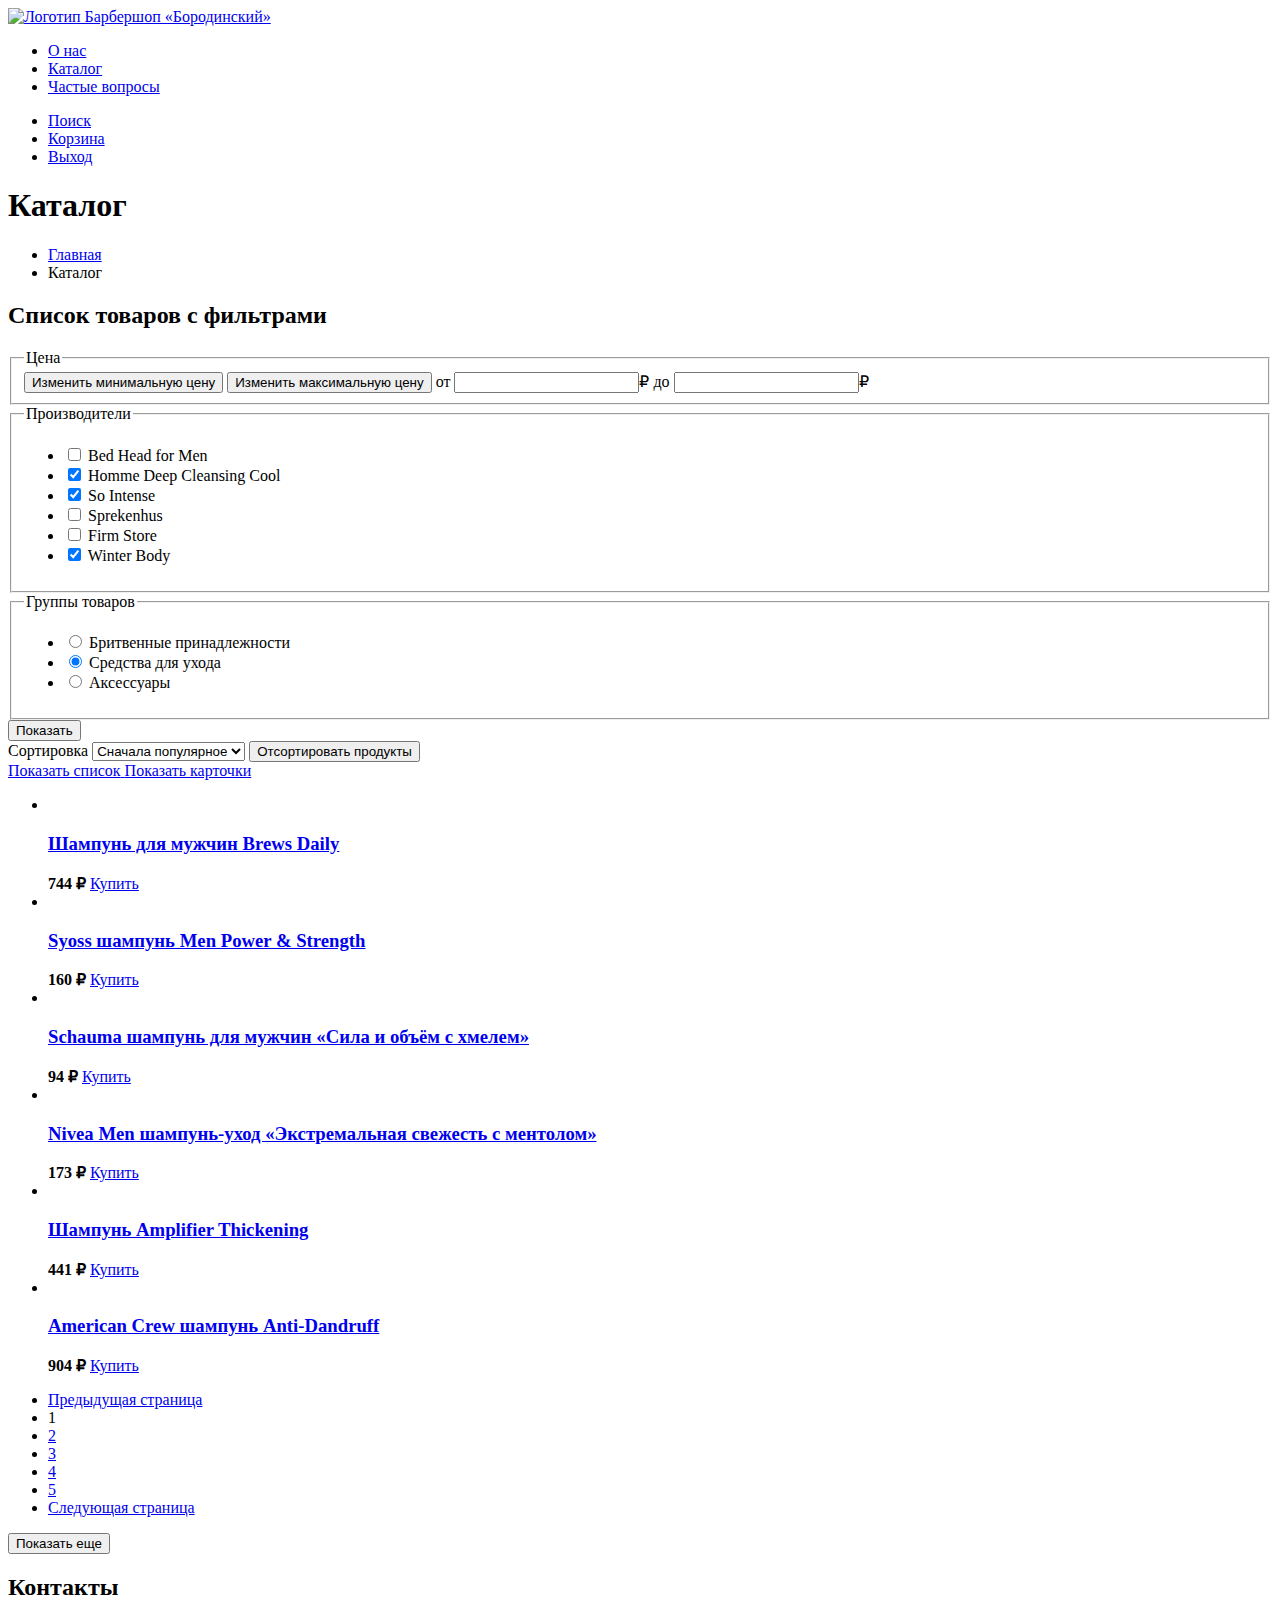
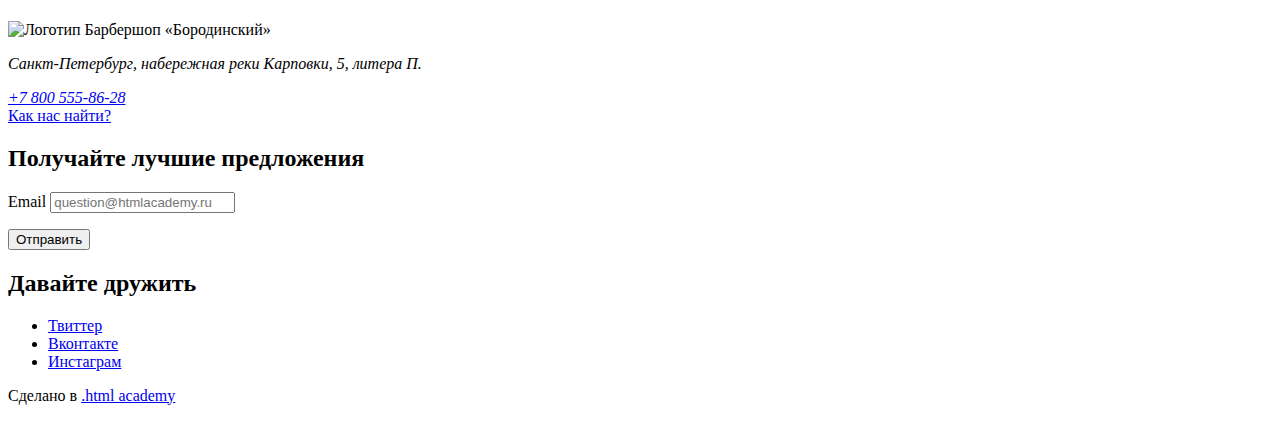
==== catalog.html @ 7237680e "2. Markup of the main page and catalog" ====
<!DOCTYPE html>
<html lang="en">
    <head>
        <meta charset="UTF-8">
        <title>Каталог</title>
    </head>
    <body>
        <header class="page-header">
            <nav class="navigation">
                <a class="navigation-logo" href="index.html">
                    <img class="page-header-logo" src="" alt="Логотип Барбершоп «Бородинский»">
                </a>
                <ul class="navigation-list">
                    <li class="navigation-item">
                        <a class="navigation-link" href="about.html">О нас</a>
                    </li>
                    <li class="navigation-item">
                        <a class="navigation-link navigation-link-current" href="catalog.html">Каталог</a>
                    </li>
                    <li class="navigation-item">
                        <a class="navigation-link" href="faq.html">Частые вопросы</a>
                    </li>
                </ul>
                <ul class="navigation-list">
                    <li class="navigation-item">
                        <a class="navigation-link" href="#">
                            <span class="visually-hidden">
                                Поиск
                            </span>
                        </a>
                    </li>
                    <li class="navigation-item">
                        <a class="navigation-link" href="#">
                            <span class="visually-hidden">
                                Корзина
                            </span>
                        </a>
                    </li>
                    <li class="navigation-item">
                        <a class="navigation-link" href="#">Выход</a>
                    </li>
                </ul>
            </nav>
        </header>

        <main class="main-inner">
            <header class="inner-header">
                <h1 class="inner-header-title">Каталог</h1>
                <ul class="breadcrumbs">
                    <li class="breadcrumbs-item">
                        <a class="breadcrumbs-link" href="index.html">Главная</a>
                    </li>
                    <li class="breadcrumbs-item">
                        <a class="breadcrumbs-link">Каталог</a>
                    </li>
                </ul>
            </header>

            <section class="catalog-products">
                <h2 class="visually-hidden">Список товаров с фильтрами</h2>
                <form class="catalof-filter" action="https://echo.htmlacademy.ru" method="get">
                    <fieldset class="catalog-filter-group">
                        <legend class="catalog-filter-title">Цена</legend>
                        <button class="range-toggle toggle-min" type="button">
                            <span class="visually-hidden">Изменить минимальную цену</span>
                        </button>
                        <button class="range-toggle toggle-max" type="button">
                            <span class="visually-hidden">Изменить максимальную цену</span>
                        </button>

                        <label class="catalog-filter-label">
                            от <input class="catalog-filter-input" type="number" name="min-price">₽
                        </label>
                        <label class="catalog-filter-label">
                            до <input class="catalog-filter-input" type="number" name="max-price">₽
                        </label>
                    </fieldset>

                    <fieldset class="catalog-filter-group">
                        <legend class="catalog-filter-title">Производители</legend>
                        <ul class="catalog-filter-list">
                            <li class="catalog-filter-item">
                                <label class="control">
                                    <input class="visually-hidden control-input" type="checkbox" 
                                        name="bed-head-for-men">
                                    <span class="control-mark"></span>
                                    <span class="control-label">Bed Head for Men</span>
                                </label>
                            </li>
                            <li class="catalog-filter-item">
                                <label class="control">
                                    <input class="visually-hidden control-input" type="checkbox" 
                                        name="homme-deep-cleansing-cool" checked>
                                    <span class="control-mark"></span>
                                    <span class="control-label">Homme Deep Cleansing Cool</span>
                                </label>
                            </li>
                            <li class="catalog-filter-item">
                                <label class="control">
                                    <input class="visually-hidden control-input" type="checkbox" 
                                        name="so-intense" checked>
                                    <span class="control-mark"></span>
                                    <span class="control-label">So Intense</span>
                                </label>
                            </li>
                            <li class="catalog-filter-item">
                                <label class="control">
                                    <input class="visually-hidden control-input" type="checkbox" 
                                        name="sprekenhus">
                                    <span class="control-mark"></span>
                                    <span class="control-label">Sprekenhus</span>
                                </label>
                            </li>
                            <li class="catalog-filter-item">
                                <label class="control">
                                    <input class="visually-hidden control-input" type="checkbox" 
                                        name="firm-storе">
                                    <span class="control-mark"></span>
                                    <span class="control-label">Firm Storе</span>
                                </label>
                            </li>
                            <li class="catalog-filter-item">
                                <label class="control">
                                    <input class="visually-hidden control-input" type="checkbox" 
                                        name="winter-body" checked>
                                    <span class="control-mark"></span>
                                    <span class="control-label">Winter Body</span>
                                </label>
                            </li>
                        </ul>                       
                    </fieldset>

                    <fieldset class="catalog-filter-group">
                        <legend class="catalog-filter-title">Группы товаров</legend>
                        <ul class="catalog-filter-list">
                            <li class="catalog-filter-item">
                                <label class="control">
                                    <input class="visually-hidden control-input" type="radio" 
                                        name="product-group" value="shaving-supplies">
                                    <span class="control-mark"></span>
                                    <span class="control-label">Бритвенные принадлежности</span>
                                </label>
                            </li>
                            <li class="catalog-filter-item">
                                <label class="control">
                                    <input class="visually-hidden control-input" type="radio" 
                                        name="product-group" value="care-products" checked>
                                    <span class="control-mark"></span>
                                    <span class="control-label">Средства для ухода</span>
                                </label>
                            </li>
                            <li class="catalog-filter-item">
                                <label class="control">
                                    <input class="visually-hidden control-input" type="radio" 
                                        name="product-group" value="accessories">
                                    <span class="control-mark"></span>
                                    <span class="control-label">Аксессуары</span>
                                </label>
                            </li>
                        </ul>
                    </fieldset>

                    <button class="button" type="submit">Показать</button>
                </form>

                <form class="sorting-type">
                    <label class="visually-hidden" for="sorting">Сортировка</label>
                    <select class="select-control" id="sorting" name="sorting">
                        <option value="popular">Сначала популярное</option>
                        <option value="cheap">Сначала дешевое</option>
                        <option value="expensive">Сначала дорогое</option>
                    </select>
                    <button class="visually-hidden" type="submit">Отсортировать продукты</button>
                </form>
                <a class="button button-light" href="#">
                    <span class="visually-hidden">Показать список</span>
                </a>
                <a class="button" href="#">
                    <span class="visually-hidden">Показать карточки</span>
                </a>

                <ul class="product-list">
                    <li class="product-card">
                        <a class="product-card-link" href="product.html">
                            <img class="product-card-image" src="" alt="">
                            <h3 class="product-card-title">Шампунь для мужчин Brews Daily</h3>
                        </a>
                        <b class="product-card-price">744 ₽</b>
                        <a class="product-card-button button" href="#">Купить</a>
                    </li>
                    <li class="product-card">
                        <a class="product-card-link" href="product.html">
                            <img class="product-card-image" src="" alt="">
                            <h3 class="product-card-title">Syoss шампунь Men Power & Strength</h3>
                        </a>
                        <b class="product-card-price">160 ₽</b>
                        <a class="product-card-button button" href="#">Купить</a>
                    </li>
                    <li class="product-card">
                        <a class="product-card-link" href="product.html">
                            <img class="product-card-image" src="" alt="">
                            <h3 class="product-card-title">Schauma шампунь для мужчин «Сила и объём с хмелем»</h3>
                        </a>
                        <b class="product-card-price">94 ₽</b>
                        <a class="product-card-button button" href="#">Купить</a>
                    </li>
                    <li class="product-card">
                        <a class="product-card-link" href="product.html">
                            <img class="product-card-image" src="" alt="">
                            <h3 class="product-card-title">Nivea Men шампунь-уход  «Экстремальная свежесть с ментолом»</h3>
                        </a>
                        <b class="product-card-price">173 ₽</b>
                        <a class="product-card-button button" href="#">Купить</a>
                    </li>
                    <li class="product-card">
                        <a class="product-card-link" href="product.html">
                            <img class="product-card-image" src="" alt="">
                            <h3 class="product-card-title">Шампунь Amplifier Thickening</h3>
                        </a>
                        <b class="product-card-price">441 ₽</b>
                        <a class="product-card-button button" href="#">Купить</a>
                    </li>
                    <li class="product-card">
                        <a class="product-card-link" href="product.html">
                            <img class="product-card-image" src="" alt="">
                            <h3 class="product-card-title">American Crew шампунь Anti-Dandruff</h3>
                        </a>
                        <b class="product-card-price">904 ₽</b>
                        <a class="product-card-button button" href="#">Купить</a>
                    </li>
                </ul>

                <ul class="pagination">
                    <li class="pagination-item">
                        <a class="pagination-link pagination-prev pagination-disabled" href="#">
                            <span class="visually-hidden">Предыдущая страница</span>
                        </a>
                    </li>
                    <li class="pagination-item">
                        <a class="pagination-link  pagination-current">1</a>
                    </li>
                    <li class="pagination-item">
                        <a class="pagination-link" href="#">2</a>
                    </li>
                    <li class="pagination-item">
                        <a class="pagination-link" href="#">3</a>
                    </li>
                    <li class="pagination-item">
                        <a class="pagination-link" href="#">4</a>
                    </li>
                    <li class="pagination-item">
                        <a class="pagination-link" href="#">5</a>
                    </li>
                    <li class="pagination-item">
                        <a class="pagination-link pagination-next" href="#">
                            <span class="visually-hidden">Следующая страница</span>
                        </a>
                    </li>
                </ul>
                <button class="button pagination-show-more" type="button">Показать еще</button>
            </section>
        </main>

        <footer class="page-footer">
            <section class="footer-contacts">
                <h2 class="visually-hidden">Контакты</h2>
                <img class="footer-contacts-logo" src="" alt="Логотип Барбершоп «Бородинский»">
                <address class="footer-contacts-address">
                    <p class="about-text">Санкт-Петербург, набережная реки Карповки, 
                        5, литера П.</p>
                    <a class="footer-contacts-address-phone" href="tel:88005558628">+7 800 555-86-28</a>
                </address>
                <a class="footer-contacts-map-link" href="#">Как нас найти?</a>
            </section>

            <section class="newsletter">
                <h2 class="page-footer-title">Получайте лучшие предложения</h2>
                <form class="newsletter-form" action="https://echo.htmlacademy.ru" method="post">
                    <p class="newsletter-email">
                        <label class="visually-hidden" for="newsletter-email">Email</label>
                        <input class="field" id="newsletter-email" name="newsletter-email" 
                            placeholder="question@htmlacademy.ru" required>
                    </p>
                    <button class="button newsletter-button" type="submit">
                        <span class="visually-hidden">Отправить</span>
                    </button>      
                </form>           
            </section>

            <section class="footer-social">
                <h2 class="page-footer-title">Давайте дружить</h2>
                <ul class="footer-social-list">
                    <li class="footer-social-item">
                        <a class="button" href="#">
                            <span class="visually-hidden">Твиттер</span>
                        </a>
                    </li>
                    <li class="footer-social-item">
                        <a class="button" href="#">
                            <span class="visually-hidden">Вконтакте</span>
                        </a>
                    </li>
                    <li class="footer-social-item">
                        <a class="button" href="#">
                            <span class="visually-hidden">Инстаграм</span>
                        </a>
                    </li>
                </ul>
                <p class="about-text">Сделано в <a class="htmlacademy-link" href="https://htmlacademy.ru/">.html academy</a></p>
            </section>
        </footer>  
    </body>
</html>
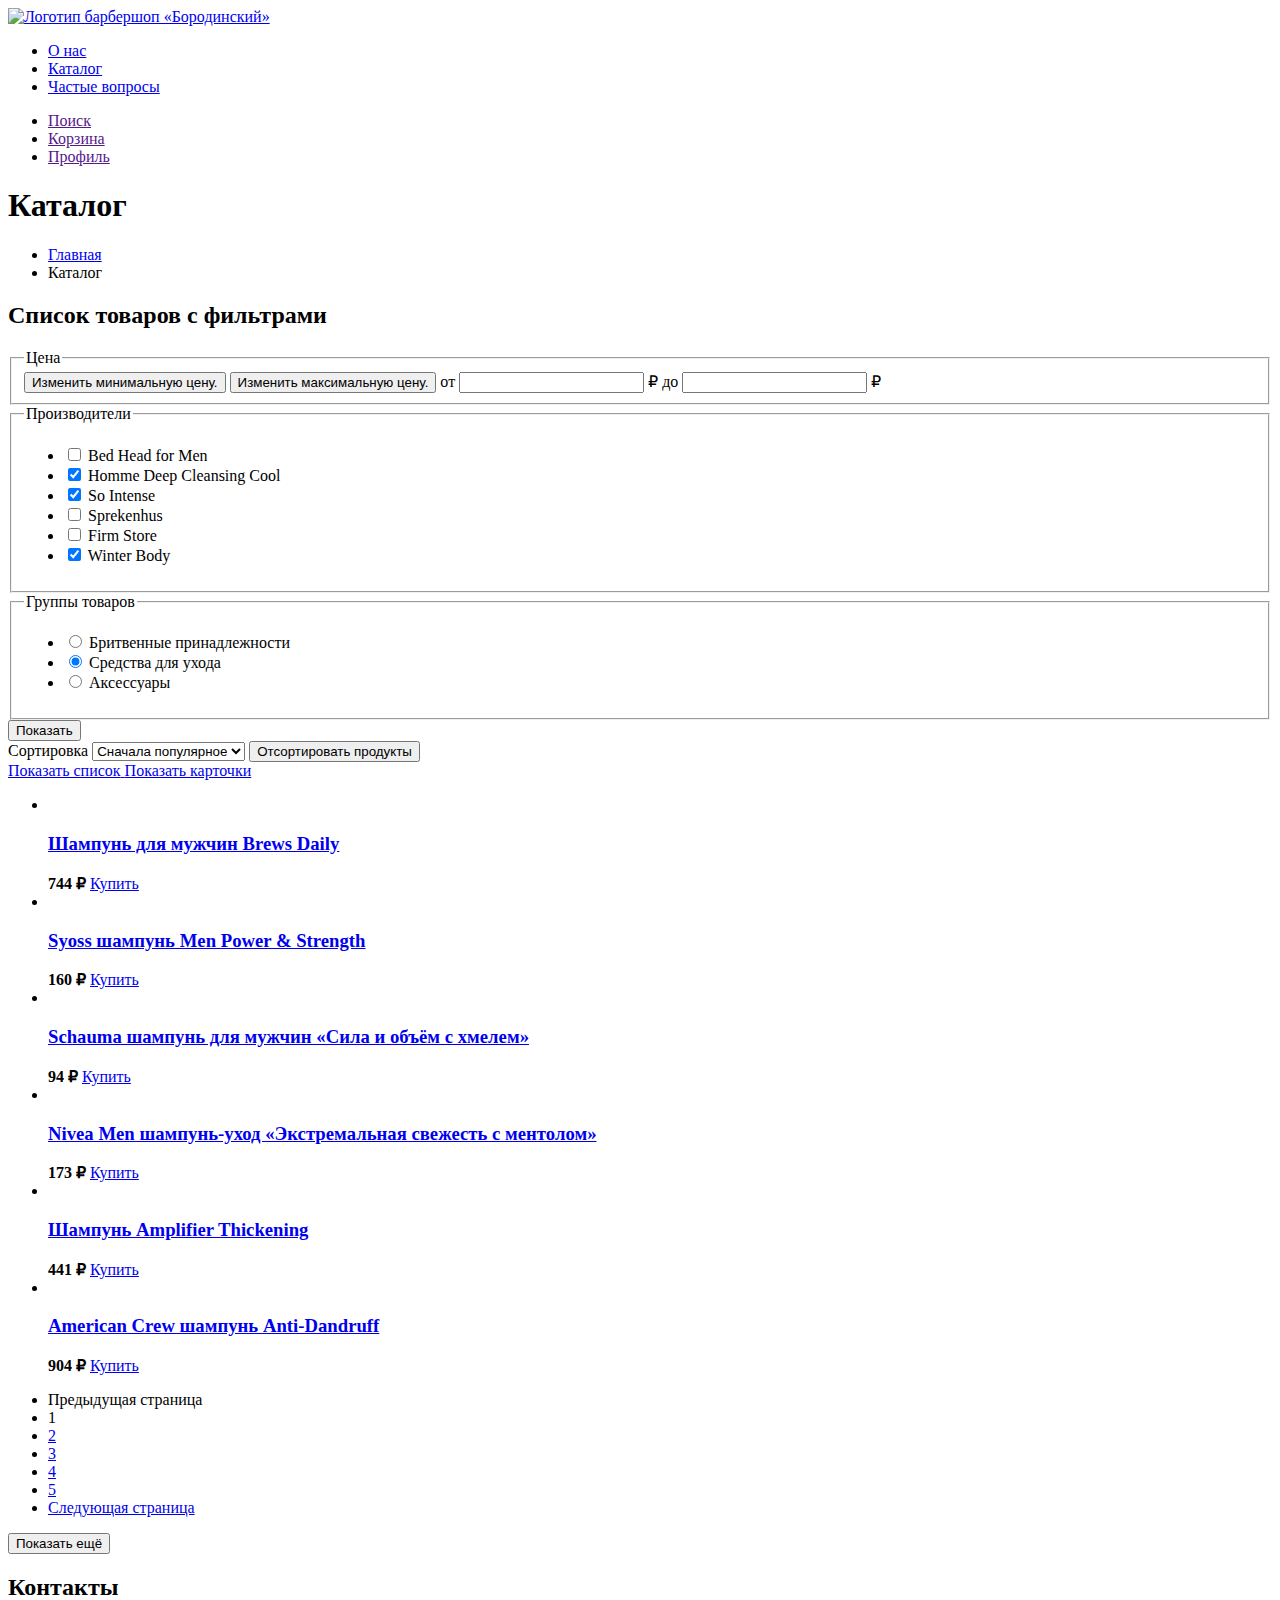
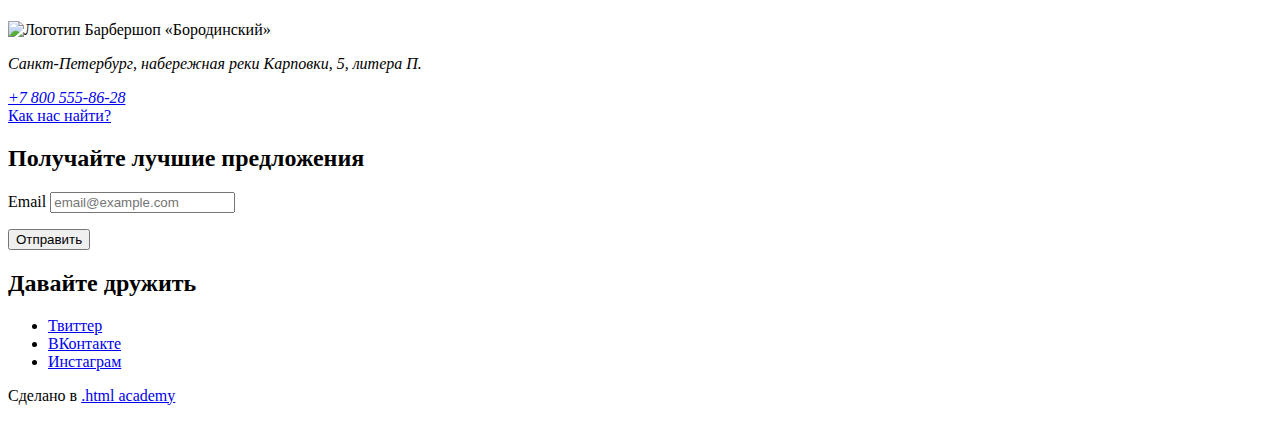
==== commit f899d68e: "Рефакторинг кода" ====
--- a/catalog.html
+++ b/catalog.html
@@ -1,313 +1,313 @@
 <!DOCTYPE html>
-<html lang="en">
-    <head>
-        <meta charset="UTF-8">
-        <title>Каталог</title>
-    </head>
-    <body>
-        <header class="page-header">
-            <nav class="navigation">
-                <a class="navigation-logo" href="index.html">
-                    <img class="page-header-logo" src="" alt="Логотип Барбершоп «Бородинский»">
-                </a>
-                <ul class="navigation-list">
-                    <li class="navigation-item">
-                        <a class="navigation-link" href="about.html">О нас</a>
-                    </li>
-                    <li class="navigation-item">
-                        <a class="navigation-link navigation-link-current" href="catalog.html">Каталог</a>
-                    </li>
-                    <li class="navigation-item">
-                        <a class="navigation-link" href="faq.html">Частые вопросы</a>
-                    </li>
-                </ul>
-                <ul class="navigation-list">
-                    <li class="navigation-item">
-                        <a class="navigation-link" href="#">
-                            <span class="visually-hidden">
-                                Поиск
-                            </span>
-                        </a>
-                    </li>
-                    <li class="navigation-item">
-                        <a class="navigation-link" href="#">
-                            <span class="visually-hidden">
-                                Корзина
-                            </span>
-                        </a>
-                    </li>
-                    <li class="navigation-item">
-                        <a class="navigation-link" href="#">Выход</a>
-                    </li>
-                </ul>
-            </nav>
+<html lang="ru">
+
+<head>
+    <meta charset="utf-8">
+    <title>Каталог</title>
+</head>
+
+<body>
+    <header class="page-header">
+        <nav class="navigation">
+            <a class="navigation-logo" href="index.html">
+                <img class="page-header-logo" alt="Логотип барбершоп «Бородинский»" src="">
+            </a>
+            <ul class="navigation-list">
+                <li class="navigation-item">
+                    <a class="navigation-link" href="about.html">О нас</a>
+                </li>
+                <li class="navigation-item">
+                    <a class="navigation-link navigation-link-current" href="catalog.html">Каталог</a>
+                </li>
+                <li class="navigation-item">
+                    <a class="navigation-link" href="faq.html">Частые вопросы</a>
+                </li>
+            </ul>
+
+            <ul class="navigation-list navigation-user">
+                <li class="navigation-item">
+                    <a class="navigation-link" href="">
+                        <span class="visually-hidden">Поиск</span>
+                    </a>
+                </li>
+                <li class="navigation-item">
+                    <a class="navigation-link" href="">
+                        <span class="visually-hidden">Корзина</span>
+                    </a>
+                </li>
+                <li class="navigation-item">
+                    <a class="navigation-link" href="">Профиль</a>
+                </li>
+            </ul>
+        </nav>
+    </header>
+
+    <main class="main-inner">
+        <header class="inner-header">
+            <h1 class="inner-header-title">Каталог</h1>
+            <ul class="breadcrumbs">
+                <li class="breadcrumbs-item">
+                    <a class="breadcrumbs-link" href="index.html">Главная</a>
+                </li>
+                <li class="breadcrumbs-item">
+                    <a class="breadcrumbs-link">Каталог</a>
+                </li>
+            </ul>
         </header>
 
-        <main class="main-inner">
-            <header class="inner-header">
-                <h1 class="inner-header-title">Каталог</h1>
-                <ul class="breadcrumbs">
-                    <li class="breadcrumbs-item">
-                        <a class="breadcrumbs-link" href="index.html">Главная</a>
-                    </li>
-                    <li class="breadcrumbs-item">
-                        <a class="breadcrumbs-link">Каталог</a>
-                    </li>
-                </ul>
-            </header>
-
-            <section class="catalog-products">
-                <h2 class="visually-hidden">Список товаров с фильтрами</h2>
-                <form class="catalof-filter" action="https://echo.htmlacademy.ru" method="get">
-                    <fieldset class="catalog-filter-group">
-                        <legend class="catalog-filter-title">Цена</legend>
-                        <button class="range-toggle toggle-min" type="button">
-                            <span class="visually-hidden">Изменить минимальную цену</span>
-                        </button>
-                        <button class="range-toggle toggle-max" type="button">
-                            <span class="visually-hidden">Изменить максимальную цену</span>
-                        </button>
-
-                        <label class="catalog-filter-label">
-                            от <input class="catalog-filter-input" type="number" name="min-price">₽
-                        </label>
-                        <label class="catalog-filter-label">
-                            до <input class="catalog-filter-input" type="number" name="max-price">₽
-                        </label>
-                    </fieldset>
-
-                    <fieldset class="catalog-filter-group">
-                        <legend class="catalog-filter-title">Производители</legend>
-                        <ul class="catalog-filter-list">
-                            <li class="catalog-filter-item">
-                                <label class="control">
-                                    <input class="visually-hidden control-input" type="checkbox" 
-                                        name="bed-head-for-men">
-                                    <span class="control-mark"></span>
-                                    <span class="control-label">Bed Head for Men</span>
-                                </label>
-                            </li>
-                            <li class="catalog-filter-item">
-                                <label class="control">
-                                    <input class="visually-hidden control-input" type="checkbox" 
-                                        name="homme-deep-cleansing-cool" checked>
-                                    <span class="control-mark"></span>
-                                    <span class="control-label">Homme Deep Cleansing Cool</span>
-                                </label>
-                            </li>
-                            <li class="catalog-filter-item">
-                                <label class="control">
-                                    <input class="visually-hidden control-input" type="checkbox" 
-                                        name="so-intense" checked>
-                                    <span class="control-mark"></span>
-                                    <span class="control-label">So Intense</span>
-                                </label>
-                            </li>
-                            <li class="catalog-filter-item">
-                                <label class="control">
-                                    <input class="visually-hidden control-input" type="checkbox" 
-                                        name="sprekenhus">
-                                    <span class="control-mark"></span>
-                                    <span class="control-label">Sprekenhus</span>
-                                </label>
-                            </li>
-                            <li class="catalog-filter-item">
-                                <label class="control">
-                                    <input class="visually-hidden control-input" type="checkbox" 
-                                        name="firm-storе">
-                                    <span class="control-mark"></span>
-                                    <span class="control-label">Firm Storе</span>
-                                </label>
-                            </li>
-                            <li class="catalog-filter-item">
-                                <label class="control">
-                                    <input class="visually-hidden control-input" type="checkbox" 
-                                        name="winter-body" checked>
-                                    <span class="control-mark"></span>
-                                    <span class="control-label">Winter Body</span>
-                                </label>
-                            </li>
-                        </ul>                       
-                    </fieldset>
-
-                    <fieldset class="catalog-filter-group">
-                        <legend class="catalog-filter-title">Группы товаров</legend>
-                        <ul class="catalog-filter-list">
-                            <li class="catalog-filter-item">
-                                <label class="control">
-                                    <input class="visually-hidden control-input" type="radio" 
-                                        name="product-group" value="shaving-supplies">
-                                    <span class="control-mark"></span>
-                                    <span class="control-label">Бритвенные принадлежности</span>
-                                </label>
-                            </li>
-                            <li class="catalog-filter-item">
-                                <label class="control">
-                                    <input class="visually-hidden control-input" type="radio" 
-                                        name="product-group" value="care-products" checked>
-                                    <span class="control-mark"></span>
-                                    <span class="control-label">Средства для ухода</span>
-                                </label>
-                            </li>
-                            <li class="catalog-filter-item">
-                                <label class="control">
-                                    <input class="visually-hidden control-input" type="radio" 
-                                        name="product-group" value="accessories">
-                                    <span class="control-mark"></span>
-                                    <span class="control-label">Аксессуары</span>
-                                </label>
-                            </li>
-                        </ul>
-                    </fieldset>
-
-                    <button class="button" type="submit">Показать</button>
-                </form>
-
-                <form class="sorting-type">
-                    <label class="visually-hidden" for="sorting">Сортировка</label>
-                    <select class="select-control" id="sorting" name="sorting">
-                        <option value="popular">Сначала популярное</option>
-                        <option value="cheap">Сначала дешевое</option>
-                        <option value="expensive">Сначала дорогое</option>
-                    </select>
-                    <button class="visually-hidden" type="submit">Отсортировать продукты</button>
-                </form>
-                <a class="button button-light" href="#">
-                    <span class="visually-hidden">Показать список</span>
-                </a>
-                <a class="button" href="#">
-                    <span class="visually-hidden">Показать карточки</span>
-                </a>
-
-                <ul class="product-list">
-                    <li class="product-card">
-                        <a class="product-card-link" href="product.html">
-                            <img class="product-card-image" src="" alt="">
-                            <h3 class="product-card-title">Шампунь для мужчин Brews Daily</h3>
-                        </a>
-                        <b class="product-card-price">744 ₽</b>
-                        <a class="product-card-button button" href="#">Купить</a>
-                    </li>
-                    <li class="product-card">
-                        <a class="product-card-link" href="product.html">
-                            <img class="product-card-image" src="" alt="">
-                            <h3 class="product-card-title">Syoss шампунь Men Power & Strength</h3>
-                        </a>
-                        <b class="product-card-price">160 ₽</b>
-                        <a class="product-card-button button" href="#">Купить</a>
-                    </li>
-                    <li class="product-card">
-                        <a class="product-card-link" href="product.html">
-                            <img class="product-card-image" src="" alt="">
-                            <h3 class="product-card-title">Schauma шампунь для мужчин «Сила и объём с хмелем»</h3>
-                        </a>
-                        <b class="product-card-price">94 ₽</b>
-                        <a class="product-card-button button" href="#">Купить</a>
-                    </li>
-                    <li class="product-card">
-                        <a class="product-card-link" href="product.html">
-                            <img class="product-card-image" src="" alt="">
-                            <h3 class="product-card-title">Nivea Men шампунь-уход  «Экстремальная свежесть с ментолом»</h3>
-                        </a>
-                        <b class="product-card-price">173 ₽</b>
-                        <a class="product-card-button button" href="#">Купить</a>
-                    </li>
-                    <li class="product-card">
-                        <a class="product-card-link" href="product.html">
-                            <img class="product-card-image" src="" alt="">
-                            <h3 class="product-card-title">Шампунь Amplifier Thickening</h3>
-                        </a>
-                        <b class="product-card-price">441 ₽</b>
-                        <a class="product-card-button button" href="#">Купить</a>
-                    </li>
-                    <li class="product-card">
-                        <a class="product-card-link" href="product.html">
-                            <img class="product-card-image" src="" alt="">
-                            <h3 class="product-card-title">American Crew шампунь Anti-Dandruff</h3>
-                        </a>
-                        <b class="product-card-price">904 ₽</b>
-                        <a class="product-card-button button" href="#">Купить</a>
-                    </li>
-                </ul>
-
-                <ul class="pagination">
-                    <li class="pagination-item">
-                        <a class="pagination-link pagination-prev pagination-disabled" href="#">
-                            <span class="visually-hidden">Предыдущая страница</span>
-                        </a>
-                    </li>
-                    <li class="pagination-item">
-                        <a class="pagination-link  pagination-current">1</a>
-                    </li>
-                    <li class="pagination-item">
-                        <a class="pagination-link" href="#">2</a>
-                    </li>
-                    <li class="pagination-item">
-                        <a class="pagination-link" href="#">3</a>
-                    </li>
-                    <li class="pagination-item">
-                        <a class="pagination-link" href="#">4</a>
-                    </li>
-                    <li class="pagination-item">
-                        <a class="pagination-link" href="#">5</a>
-                    </li>
-                    <li class="pagination-item">
-                        <a class="pagination-link pagination-next" href="#">
-                            <span class="visually-hidden">Следующая страница</span>
-                        </a>
-                    </li>
-                </ul>
-                <button class="button pagination-show-more" type="button">Показать еще</button>
-            </section>
-        </main>
-
-        <footer class="page-footer">
-            <section class="footer-contacts">
-                <h2 class="visually-hidden">Контакты</h2>
-                <img class="footer-contacts-logo" src="" alt="Логотип Барбершоп «Бородинский»">
-                <address class="footer-contacts-address">
-                    <p class="about-text">Санкт-Петербург, набережная реки Карповки, 
-                        5, литера П.</p>
-                    <a class="footer-contacts-address-phone" href="tel:88005558628">+7 800 555-86-28</a>
-                </address>
-                <a class="footer-contacts-map-link" href="#">Как нас найти?</a>
-            </section>
-
-            <section class="newsletter">
-                <h2 class="page-footer-title">Получайте лучшие предложения</h2>
-                <form class="newsletter-form" action="https://echo.htmlacademy.ru" method="post">
-                    <p class="newsletter-email">
-                        <label class="visually-hidden" for="newsletter-email">Email</label>
-                        <input class="field" id="newsletter-email" name="newsletter-email" 
-                            placeholder="question@htmlacademy.ru" required>
-                    </p>
-                    <button class="button newsletter-button" type="submit">
-                        <span class="visually-hidden">Отправить</span>
-                    </button>      
-                </form>           
-            </section>
-
-            <section class="footer-social">
-                <h2 class="page-footer-title">Давайте дружить</h2>
-                <ul class="footer-social-list">
-                    <li class="footer-social-item">
-                        <a class="button" href="#">
-                            <span class="visually-hidden">Твиттер</span>
-                        </a>
-                    </li>
-                    <li class="footer-social-item">
-                        <a class="button" href="#">
-                            <span class="visually-hidden">Вконтакте</span>
-                        </a>
-                    </li>
-                    <li class="footer-social-item">
-                        <a class="button" href="#">
-                            <span class="visually-hidden">Инстаграм</span>
-                        </a>
-                    </li>
-                </ul>
-                <p class="about-text">Сделано в <a class="htmlacademy-link" href="https://htmlacademy.ru/">.html academy</a></p>
-            </section>
-        </footer>  
-    </body>
+        <section class="catalog-products">
+            <h2 class="visually-hidden">Список товаров с фильтрами</h2>
+            <form class="catalog-filter" action="https://echo.htmlacademy.ru/" method="get">
+                <fieldset class="catalog-filter-group">
+                    <legend class="catalog-filter-title">Цена</legend>
+                    <button class="range-toggle toggle-min" type="button">
+                        <span class="visually-hidden">Изменить минимальную цену.</span>
+                    </button>
+                    <button class="range-toggle toggle-max" type="button">
+                        <span class="visually-hidden">Изменить максимальную цену.</span>
+                    </button>
+
+                    <label class="catalog-filter-label">
+                        от <input class="catalog-filter-input" type="number" name="min-price"> ₽
+                    </label>
+
+                    <label class="catalog-filter-label">
+                        до <input class="catalog-filter-input" type="number" name="max-price"> ₽
+                    </label>
+
+                </fieldset>
+
+                <fieldset class="catalog-filter-group">
+                    <legend class="catalog-filter-title">Производители</legend>
+                    <ul class="catalog-filter-list">
+                        <li class="catalog-filter-item">
+                            <label class="control">
+                                <input class="visually-hidden control-input" type="checkbox" name="bed-head-for-men">
+                                <span class="control-mark"></span>
+                                <span class="control-label">Bed Head for Men</span>
+                            </label>
+                        </li>
+                        <li class="catalog-filter-item">
+                            <label class="control">
+                                <input class="visually-hidden control-input" type="checkbox"
+                                    name="homme-deep-cleansing-cool" checked>
+                                <span class="control-mark"></span>
+                                <span class="control-label">Homme Deep Cleansing Cool</span>
+                            </label>
+                        </li>
+                        <li class="catalog-filter-item">
+                            <label class="control">
+                                <input class="visually-hidden control-input" type="checkbox" name="so-intense" checked>
+                                <span class="control-mark"></span>
+                                <span class="control-label">So Intense</span>
+                            </label>
+                        </li>
+                        <li class="catalog-filter-item">
+                            <label class="control">
+                                <input class="visually-hidden control-input" type="checkbox" name="sprekenhus">
+                                <span class="control-mark"></span>
+                                <span class="control-label">Sprekenhus</span>
+                            </label>
+                        </li>
+                        <li class="catalog-filter-item">
+                            <label class="control">
+                                <input class="visually-hidden control-input" type="checkbox" name="firm-storе">
+                                <span class="control-mark"></span>
+                                <span class="control-label">Firm Storе</span>
+                            </label>
+                        </li>
+                        <li class="catalog-filter-item">
+                            <label class="control">
+                                <input class="visually-hidden control-input" type="checkbox" name="winter-body" checked>
+                                <span class="control-mark"></span>
+                                <span class="control-label">Winter Body</span>
+                            </label>
+                        </li>
+                    </ul>
+                </fieldset>
+
+                <fieldset class="catalog-filter-group">
+                    <legend class="catalog-filter-title">Группы товаров</legend>
+                    <ul class="catalog-filter-list">
+                        <li class="catalog-filter-item">
+                            <label class="control">
+                                <input class="visually-hidden control-input" type="radio" name="product-group"
+                                    value="shaving-supplies">
+                                <span class="control-mark"></span>
+                                <span class="control-label">Бритвенные принадлежности</span>
+                            </label>
+                        </li>
+                        <li class="catalog-filter-item">
+                            <label class="control">
+                                <input class="visually-hidden control-input" type="radio" name="product-group"
+                                    value="care-products" checked>
+                                <span class="control-mark"></span>
+                                <span class="control-label">Средства для ухода</span>
+                            </label>
+                        </li>
+                        <li class="catalog-filter-item">
+                            <label class="control">
+                                <input class="visually-hidden control-input" type="radio" name="product-group"
+                                    value="accessories">
+                                <span class="control-mark"></span>
+                                <span class="control-label">Аксессуары</span>
+                            </label>
+                        </li>
+                    </ul>
+                </fieldset>
+
+                <button class="button" type="submit">Показать</button>
+            </form>
+
+
+            <form class="sorting-type">
+                <label class="visually-hidden" for="sorting">Сортировка</label>
+                <select class="select-control" id="sorting" name="sorting">
+                    <option value="popular">Сначала популярное</option>
+                    <option value="cheap">Сначала дешёвое</option>
+                    <option value="expensive">Сначала дорогое</option>
+                </select>
+                <button class="visually-hidden" type="submit">Отсортировать продукты</button>
+            </form>
+            <a href="#" class="button button-light">
+                <span class="visually-hidden">Показать список</span>
+            </a>
+            <a href="#" class="button">
+                <span class="visually-hidden">Показать карточки</span>
+            </a>
+            <ul class="product-list">
+                <li class="product-card">
+                    <a class="product-card-link" href="product.html">
+                        <img class="product-card-image" src="" alt="">
+                        <h3 class="product-card-title">Шампунь для мужчин Brews Daily</h3>
+                    </a>
+                    <b class="product-card-price">744 ₽</b>
+                    <a href="#" class="product-card-button button">Купить</a>
+                </li>
+                <li class="product-card">
+                    <a class="product-card-link" href="#">
+                        <img class="product-card-image" src="" alt="">
+                        <h3 class="product-card-title">Syoss шампунь Men Power &amp; Strength</h3>
+                    </a>
+                    <b class="product-card-price">160 ₽</b>
+                    <a href="#" class="product-card-button button">Купить</a>
+                </li>
+                <li class="product-card">
+                    <a class="product-card-link" href="#">
+                        <img class="product-card-image" src="" alt="">
+                        <h3 class="product-card-title">Schauma шампунь для мужчин «Сила и объём с хмелем»</h3>
+                    </a>
+                    <b class="product-card-price">94 ₽</b>
+                    <a href="#" class="product-card-button button">Купить</a>
+                </li>
+                <li class="product-card">
+                    <a class="product-card-link" href="#">
+                        <img class="product-card-image" src="" alt="">
+                        <h3 class="product-card-title">Nivea Men шампунь-уход «Экстремальная свежесть с ментолом»</h3>
+                    </a>
+                    <b class="product-card-price">173 ₽</b>
+                    <a href="#" class="product-card-button button">Купить</a>
+                </li>
+                <li class="product-card">
+                    <a class="product-card-link" href="#">
+                        <img class="product-card-image" src="" alt="">
+                        <h3 class="product-card-title">Шампунь Amplifier Thickening</h3>
+                    </a>
+                    <b class="product-card-price">441 ₽</b>
+                    <a href="#" class="product-card-button button">Купить</a>
+                </li>
+                <li class="product-card">
+                    <a class="product-card-link" href="#">
+                        <img class="product-card-image" src="" alt="">
+                        <h3 class="product-card-title">American Crew шампунь Anti-Dandruff</h3>
+                    </a>
+                    <b class="product-card-price">904 ₽</b>
+                    <a href="#" class="product-card-button button">Купить</a>
+                </li>
+            </ul>
+
+            <ul class="pagination">
+                <li class="pagination-item">
+                    <a class="pagination-link pagination-prev pagination-disabled">
+                        <span class="visually-hidden">Предыдущая страница</span>
+                    </a>
+                </li>
+                <li class="pagination-item">
+                    <a class="pagination-link pagination-current">1</a>
+                </li>
+                <li class="pagination-item">
+                    <a class="pagination-link" href="#">2</a>
+                </li>
+                <li class="pagination-item">
+                    <a class="pagination-link" href="#">3</a>
+                </li>
+                <li class="pagination-item">
+                    <a class="pagination-link" href="#">4</a>
+                </li>
+                <li class="pagination-item">
+                    <a class="pagination-link" href="#">5</a>
+                </li>
+                <li class="pagination-item">
+                    <a class="pagination-link pagination-next" href="#">
+                        <span class="visually-hidden">Следующая страница</span>
+                    </a>
+                </li>
+            </ul>
+            <button class="button pagination-show-more" type="button">Показать ещё</button>
+        </section>
+    </main>
+
+    <footer class="page-footer">
+        <section class="footer-contacts">
+            <h2 class="visually-hidden">Контакты</h2>
+            <img class="footer-contacts-logo" src="" alt="Логотип Барбершоп «Бородинский»">
+            <address class="footer-contacts-address">
+                <p class="about-text">Санкт-Петербург, набережная реки Карповки, 5, литера П.</p>
+                <a class="footer-contacts-address-phone" href="tel:+78005558628">+7 800 555-86-28</a>
+            </address>
+            <a class="footer-contacts-map-link" href="#">Как нас найти?</a>
+        </section>
+
+        <section class="newsletter">
+            <h2 class="page-footer-title">Получайте лучшие предложения</h2>
+            <form class="newsletter-form" action="https://echo.htmlacademy.ru/" method="post">
+
+                <p class="newsletter-email">
+                    <label class="visually-hidden" for="newsletter-email">Email</label>
+                    <input class="field" placeholder="email@example.com" type="email" name="newsletter-email"
+                        id="newsletter-email" required>
+                </p>
+
+                <button class="button newsletter-button" type="submit">
+                    <span class="visually-hidden">Отправить</span>
+                </button>
+
+            </form>
+        </section>
+
+        <section class="footer-social">
+            <h2 class="page-footer-title">Давайте дружить</h2>
+            <ul class="footer-social-list">
+                <li class="footer-social-item">
+                    <a class="button" href="#">
+                        <span class="visually-hidden">Твиттер</span>
+                    </a>
+                </li>
+                <li class="footer-social-item">
+                    <a class="button" href="#">
+                        <span class="visually-hidden">ВКонтакте</span>
+                    </a>
+                </li>
+                <li class="footer-social-item">
+                    <a class="button" href="#">
+                        <span class="visually-hidden">Инстаграм</span>
+                    </a>
+                </li>
+            </ul>
+            <p class="about-text">Сделано в <a class="htmlacademy-link" href="https://htmlacademy.ru/">.html academy</a>
+            </p>
+        </section>
+    </footer>
+</body>
+
 </html>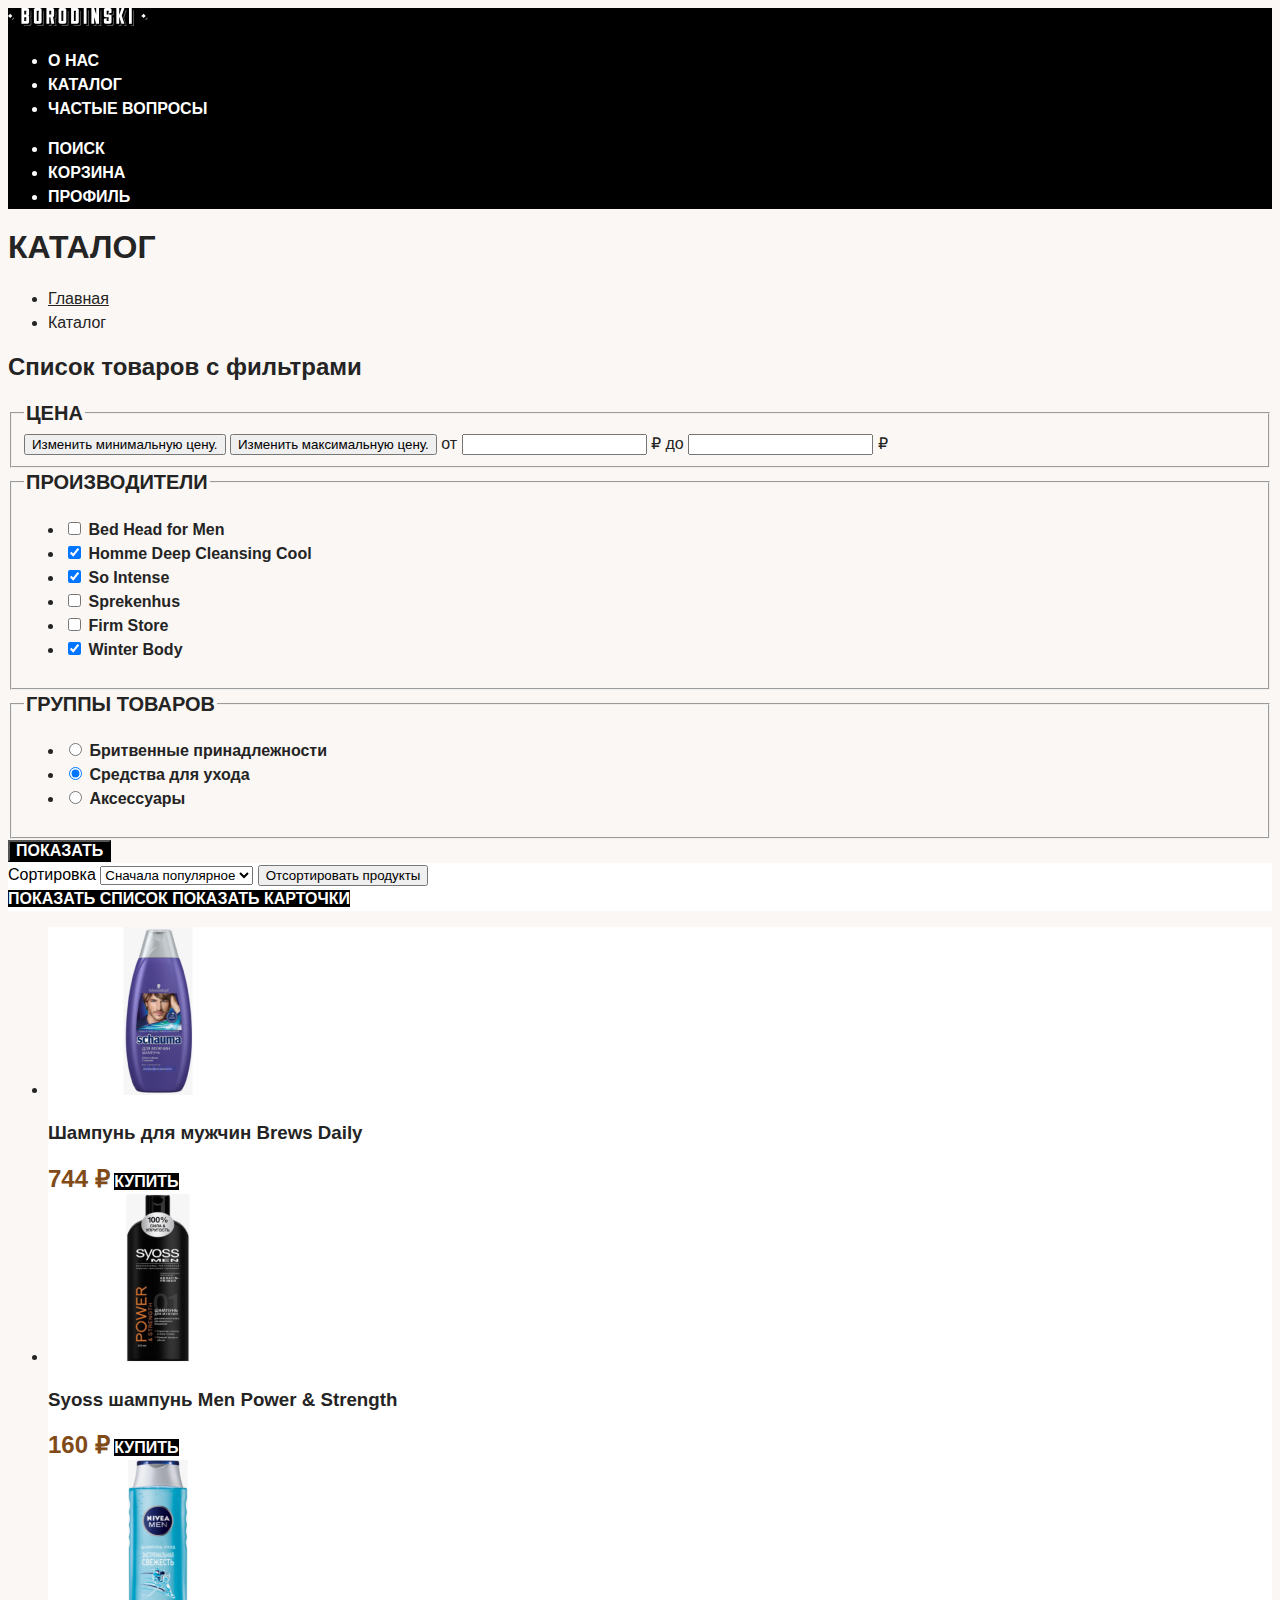
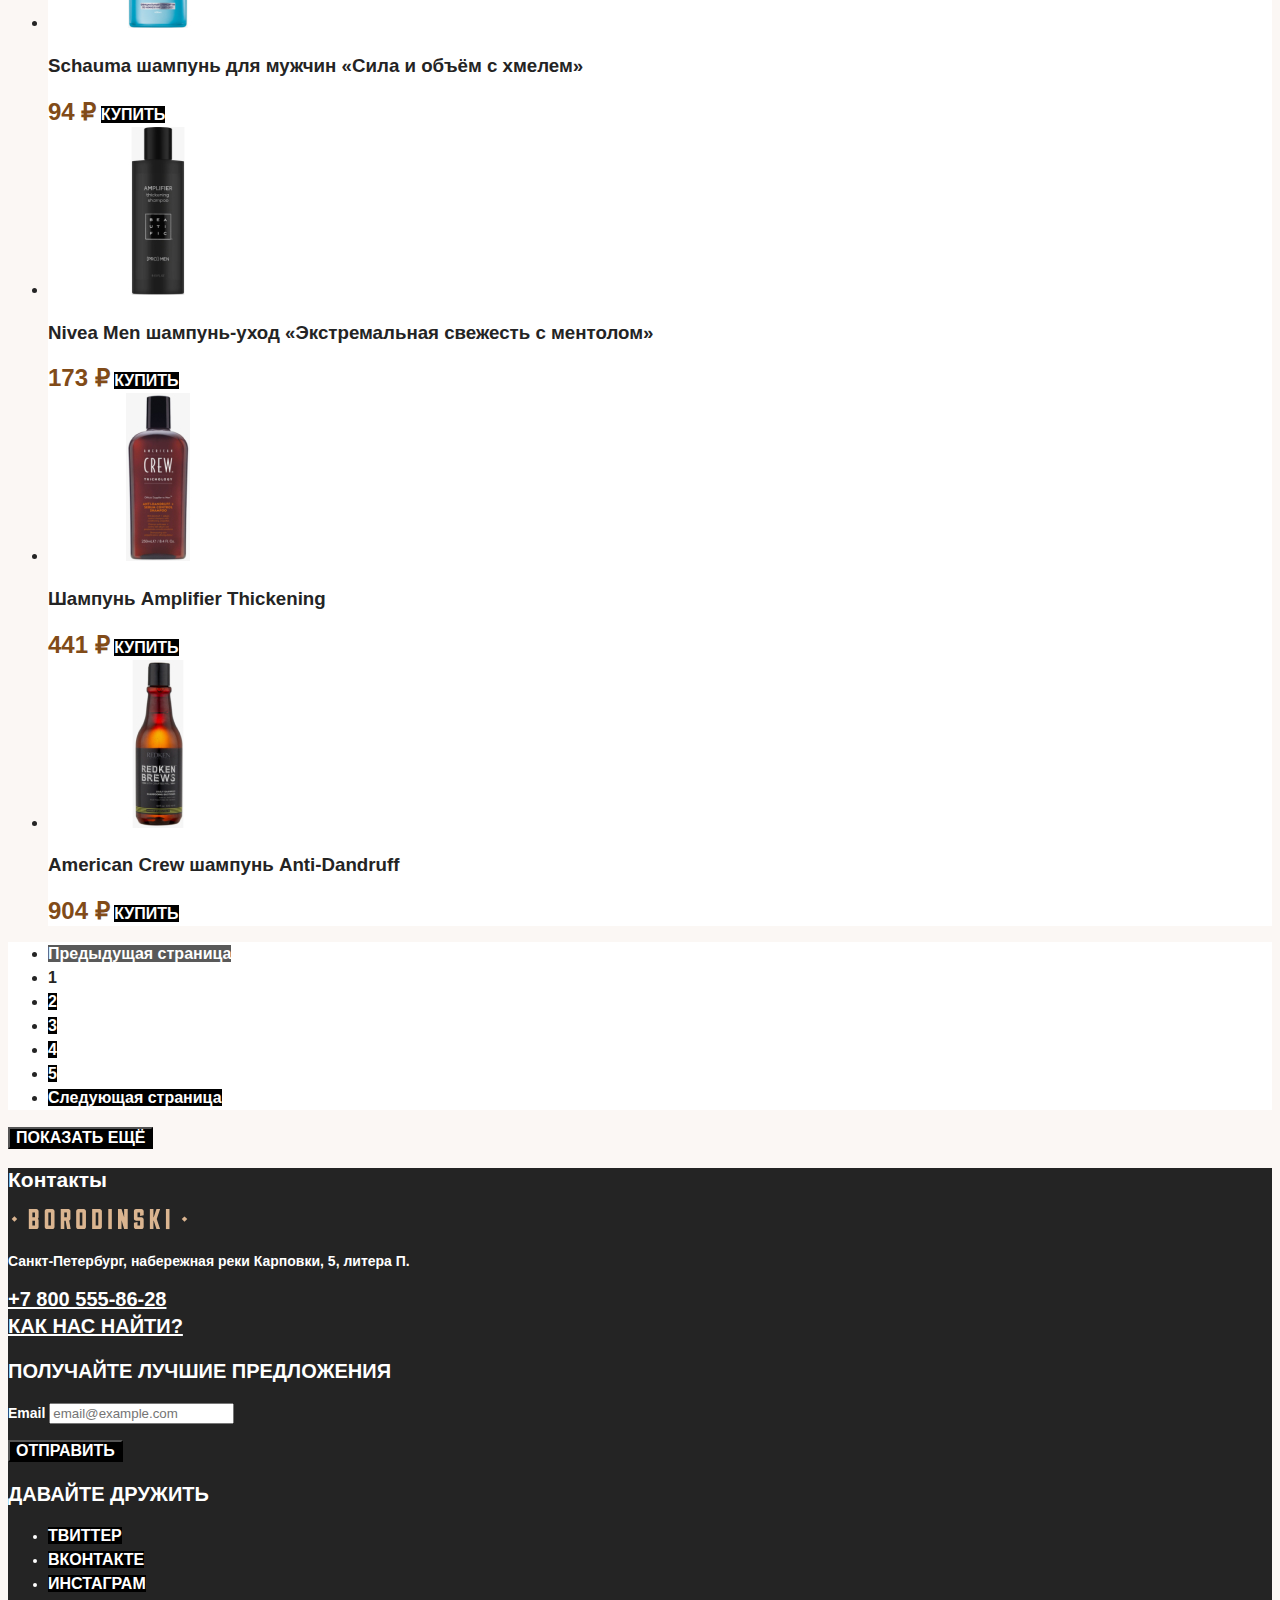
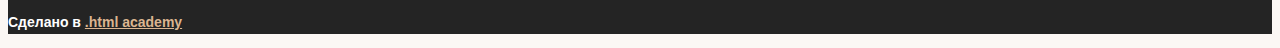
==== commit 7632c411: "3. Базовая стилизация главной страницы и страницы каталога" ====
--- a/catalog.html
+++ b/catalog.html
@@ -4,13 +4,15 @@
 <head>
     <meta charset="utf-8">
     <title>Каталог</title>
+    <link rel="stylesheet" href="styles/styles.css">
 </head>
 
 <body>
     <header class="page-header">
         <nav class="navigation">
             <a class="navigation-logo" href="index.html">
-                <img class="page-header-logo" alt="Логотип барбершоп «Бородинский»" src="">
+                <img class="page-header-logo" alt="Логотип барбершоп «Бородинский»" src="images/logo/logo-short.svg"
+                    width="140" height="18">
             </a>
             <ul class="navigation-list">
                 <li class="navigation-item">
@@ -43,6 +45,7 @@
     </header>
 
     <main class="main-inner">
+        <!-- Шапка -->
         <header class="inner-header">
             <h1 class="inner-header-title">Каталог</h1>
             <ul class="breadcrumbs">
@@ -57,6 +60,7 @@
 
         <section class="catalog-products">
             <h2 class="visually-hidden">Список товаров с фильтрами</h2>
+            <!-- Фильтрация -->
             <form class="catalog-filter" action="https://echo.htmlacademy.ru/" method="get">
                 <fieldset class="catalog-filter-group">
                     <legend class="catalog-filter-title">Цена</legend>
@@ -159,26 +163,30 @@
                 <button class="button" type="submit">Показать</button>
             </form>
 
-
-            <form class="sorting-type">
-                <label class="visually-hidden" for="sorting">Сортировка</label>
-                <select class="select-control" id="sorting" name="sorting">
-                    <option value="popular">Сначала популярное</option>
-                    <option value="cheap">Сначала дешёвое</option>
-                    <option value="expensive">Сначала дорогое</option>
-                </select>
-                <button class="visually-hidden" type="submit">Отсортировать продукты</button>
-            </form>
-            <a href="#" class="button button-light">
-                <span class="visually-hidden">Показать список</span>
-            </a>
-            <a href="#" class="button">
-                <span class="visually-hidden">Показать карточки</span>
-            </a>
+            <!-- Сортировка -->
+            <div class="sorting-container">
+                <form class="sorting-type">
+                    <label class="visually-hidden" for="sorting">Сортировка</label>
+                    <select class="select-control" id="sorting" name="sorting">
+                        <option value="popular">Сначала популярное</option>
+                        <option value="cheap">Сначала дешёвое</option>
+                        <option value="expensive">Сначала дорогое</option>
+                    </select>
+                    <button class="visually-hidden" type="submit">Отсортировать продукты</button>
+                </form>
+                <a href="#" class="button button-light">
+                    <span class="visually-hidden">Показать список</span>
+                </a>
+                <a href="#" class="button">
+                    <span class="visually-hidden">Показать карточки</span>
+                </a>
+            </div>
+
+            <!-- Список товаров -->
             <ul class="product-list">
                 <li class="product-card">
                     <a class="product-card-link" href="product.html">
-                        <img class="product-card-image" src="" alt="">
+                        <img class="product-card-image" src="images/catalog/catalog-1.jpg" alt="">
                         <h3 class="product-card-title">Шампунь для мужчин Brews Daily</h3>
                     </a>
                     <b class="product-card-price">744 ₽</b>
@@ -186,7 +194,7 @@
                 </li>
                 <li class="product-card">
                     <a class="product-card-link" href="#">
-                        <img class="product-card-image" src="" alt="">
+                        <img class="product-card-image" src="images/catalog/catalog-2.jpg" alt="">
                         <h3 class="product-card-title">Syoss шампунь Men Power &amp; Strength</h3>
                     </a>
                     <b class="product-card-price">160 ₽</b>
@@ -194,7 +202,7 @@
                 </li>
                 <li class="product-card">
                     <a class="product-card-link" href="#">
-                        <img class="product-card-image" src="" alt="">
+                        <img class="product-card-image" src="images/catalog/catalog-3.jpg" alt="">
                         <h3 class="product-card-title">Schauma шампунь для мужчин «Сила и объём с хмелем»</h3>
                     </a>
                     <b class="product-card-price">94 ₽</b>
@@ -202,7 +210,7 @@
                 </li>
                 <li class="product-card">
                     <a class="product-card-link" href="#">
-                        <img class="product-card-image" src="" alt="">
+                        <img class="product-card-image" src="images/catalog/catalog-4.jpg" alt="">
                         <h3 class="product-card-title">Nivea Men шампунь-уход «Экстремальная свежесть с ментолом»</h3>
                     </a>
                     <b class="product-card-price">173 ₽</b>
@@ -210,7 +218,7 @@
                 </li>
                 <li class="product-card">
                     <a class="product-card-link" href="#">
-                        <img class="product-card-image" src="" alt="">
+                        <img class="product-card-image" src="images/catalog/catalog-5.jpg" alt="">
                         <h3 class="product-card-title">Шампунь Amplifier Thickening</h3>
                     </a>
                     <b class="product-card-price">441 ₽</b>
@@ -218,7 +226,7 @@
                 </li>
                 <li class="product-card">
                     <a class="product-card-link" href="#">
-                        <img class="product-card-image" src="" alt="">
+                        <img class="product-card-image" src="images/catalog/catalog-6.jpg" alt="">
                         <h3 class="product-card-title">American Crew шампунь Anti-Dandruff</h3>
                     </a>
                     <b class="product-card-price">904 ₽</b>
@@ -226,6 +234,7 @@
                 </li>
             </ul>
 
+            <!-- Пагинация -->
             <ul class="pagination">
                 <li class="pagination-item">
                     <a class="pagination-link pagination-prev pagination-disabled">
@@ -260,7 +269,8 @@
     <footer class="page-footer">
         <section class="footer-contacts">
             <h2 class="visually-hidden">Контакты</h2>
-            <img class="footer-contacts-logo" src="" alt="Логотип Барбершоп «Бородинский»">
+            <img class="footer-contacts-logo" src="images/logo/footer-logo.svg" alt="Логотип Барбершоп «Бородинский»"
+                width="183" height="21">
             <address class="footer-contacts-address">
                 <p class="about-text">Санкт-Петербург, набережная реки Карповки, 5, литера П.</p>
                 <a class="footer-contacts-address-phone" href="tel:+78005558628">+7 800 555-86-28</a>
--- a/styles/styles.css
+++ b/styles/styles.css
@@ -0,0 +1,360 @@
+@font-face {
+    font-family: "PT Sans";
+    font-style: normal;
+    font-weight: 400;
+    src: url("fonts/pt-sans-reqular.woff2") format("woff2");
+    font-display: swap;
+}
+
+@font-face {
+    font-family: "PT Sans";
+    font-style: normal;
+    font-weight: 400;
+    src: url("fonts/pt-sans-bold.woff2") format("woff2");
+    font-display: swap;
+}
+
+@font-face {
+    font-family: "PT Sans";
+    font-style: italic;
+    font-weight: 400;
+    src: url("fonts/pt-sans-italic.woff2") format("woff2");
+    font-display: swap;
+}
+
+@font-face {
+    font-family: "PT Sans";
+    font-style: italic;
+    font-weight: 700;
+    src: url("fonts/pt-sans-bold-italic.woff2") format("woff2");
+    font-display: swap;
+}
+
+/* PT Sans Narrow */
+
+@font-face {
+    font-family: "PT Sans Narrow";
+    font-style: normal;
+    font-weight: 700;
+    src: url("fonts/pt-sans-narrow-bold.woff2") format("woff2");
+    font-display: swap;
+}
+
+body {
+    font-family: "PT Sans", sans-serif;
+    font-size: 16px;
+    line-height: 24px;
+    color: #242424;
+    background-color: #FBF7F4;
+}
+
+.button {
+    font-family: inherit;
+    font-size: 16px;
+    line-height: 16px;
+    font-weight: 700;
+    text-align: center;
+    color: #FFFFFF;
+    background-color: #000000;
+    text-decoration: none;
+    text-transform: uppercase;
+}
+
+/* Pages */
+
+.page-header {
+    color: #FFFFFF;
+    background: #000000;
+}
+
+.navigation-link {
+    font-family: "PT Sans Narrow", sans-serif;
+    line-height: 22px;
+    color: inherit;
+    font-weight: 700;
+    text-align: center;
+    color: #FFFFFF;
+    background-color: #000000;
+    text-decoration: none;
+    text-transform: uppercase;
+}
+
+.main-index {
+    color: #FFFFFF;
+    background-color: #000000;
+    background-image: url("../images/index-bg.jpg");
+    background-size: 100% auto;
+    background-repeat: no-repeat;
+}
+
+/* List */
+
+.advantages-list {
+    text-align: center;
+}
+
+/* Title */
+
+.advantages-title {
+    font-family: "PT Sans Narrow", sans-serif;
+    font-size: 32px;
+    line-height: 35px;
+    text-transform: uppercase;
+}
+
+/* Index columns */
+
+.index-colums {
+    color: #000000;
+    background-color: #FBF7F4;
+    /* background-image: url("images/bg-noisy.png"); */
+}
+
+/* Services */
+
+.services {
+    text-transform: uppercase;
+}
+
+/* Title */
+
+.services-title {
+    font-size: 32px;
+    line-height: 35px;
+    font-weight: 700;
+}
+
+/* Price */
+
+.services-list {
+    font-size: 20px;
+    line-height: 28px;
+    font-weight: 700;
+}
+
+.services-price {
+    color: #AF7842;
+}
+
+/* Title */
+
+.gallery-title {
+    font-size: 32px;
+    line-height: 35px;
+    font-weight: 700;
+    text-transform: uppercase;
+}
+
+/* Contacts */
+
+.contacts {
+    font-weight: 700;
+}
+
+/* Title */
+
+.contacts-title {
+    font-size: 32px;
+    line-height: 35px;
+    font-weight: 700;
+    text-transform: uppercase;
+}
+
+.contacts-address {
+    font-style: normal;
+}
+
+/* Subtitle */
+
+.contacts-subtitle {
+    font-size: 20px;
+    line-height: 28px;
+    text-transform: uppercase;
+    color: #AF7842;
+}
+
+/* Phone */
+
+.contacts-phone {
+    font-size: 24px;
+    line-height: 29px;
+    text-decoration-line: underline;
+    text-transform: uppercase;
+    color: #242424;
+}
+
+/* Title */
+
+.appointment-title {
+    font-size: 32px;
+    line-height: 35px;
+    font-weight: 700;
+    text-transform: uppercase;
+}
+
+/* List */
+
+.appointment-form {
+    color: #595959;
+}
+
+/* Label */
+
+.form-label {
+    line-height: 24px;
+    font-weight: 700;
+    text-transform: uppercase;
+}
+
+.page-footer {
+    font-size: 14px;
+    font-weight: 700;
+    color: #FFFFFF;
+    background-color: #242424;
+    background-image: url("../images/bg-noisy.png");
+    background-repeat: repeat;
+}
+
+.page-footer a {
+    color: inherit;
+}
+
+.page-footer .htmlacademy-link {
+    font-size: 14px;
+    color: #DBB590;
+}
+
+.page-footer .htmlacademy-link {
+    font-size: 14px;
+    color: #DBB590;
+}
+
+.page-footer-title {
+    font-family: "PT Sans Narrow", sans-serif;
+    font-size: 20px;
+    line-height: 28px;
+    font-weight: 700;
+    color: #FFFFFF;
+    text-transform: uppercase;
+}
+
+.footer-contacts-address {
+    font-style: normal;
+}
+
+.footer-contacts-address p {
+    font-size: 14px;
+    line-height: 20px;
+    font-weight: 700;
+    color: #FFFFFF;
+}
+
+.footer-contacts-address-phone {
+    font-family: "PT Sans Narrow", sans-serif;
+    font-size: 20px;
+    line-height: 28px;
+    font-weight: 700;
+    text-decoration: underline;
+    text-transform: uppercase;
+}
+
+.footer-contacts-map-link {
+    font-family: "PT Sans Narrow", sans-serif;
+    font-size: 20px;
+    line-height: 26px;
+    font-weight: 700;
+    color: #FFFFFF;
+    text-decoration: underline;
+    text-transform: uppercase;
+}
+
+.inner-header-title {
+    font-size: 32px;
+    line-height: 35px;
+    text-transform: uppercase;
+}
+
+/* Breadcrumbs */
+
+.breadcrumbs {
+    color: #242424;
+}
+
+/* Link */
+
+.breadcrumbs-link {
+    color: inherit;
+}
+
+/* Title */
+
+.catalog-filter-title {
+    font-size: 20px;
+    line-height: 28px;
+    font-weight: 700;
+    color: #242424;
+    text-transform: uppercase;
+}
+
+/* Label */
+
+.control-label {
+    font-weight: 700;
+}
+
+.sorting-container {
+    color: #000000;
+    background-color: #FFFFFF;
+}
+
+/* Item */
+
+.product-card {
+    background-color: #FFFFFF;
+}
+
+/* Link */
+
+.product-card-link {
+    text-decoration: none;
+}
+
+/* Title */
+
+.product-card-title {
+    font-weight: 700;
+    color: #242424;
+}
+
+/* Price */
+
+.product-card-price {
+    font-size: 24px;
+    line-height: 29px;
+    font-weight: 700;
+    color: #814B18;
+    text-transform: uppercase;
+}
+
+/* Link */
+
+.pagination {
+    background-color: #FFFFFF;
+}
+
+.pagination-link {
+    color: #FFFFFF;
+    background-color: #000000;
+    text-decoration: none;
+    line-height: 16px;
+    font-weight: 700;
+}
+
+.pagination-current {
+    color: #242424;
+    background-color: #FFFFFF;
+}
+
+.pagination-disabled {
+    background-color: #595959;
+}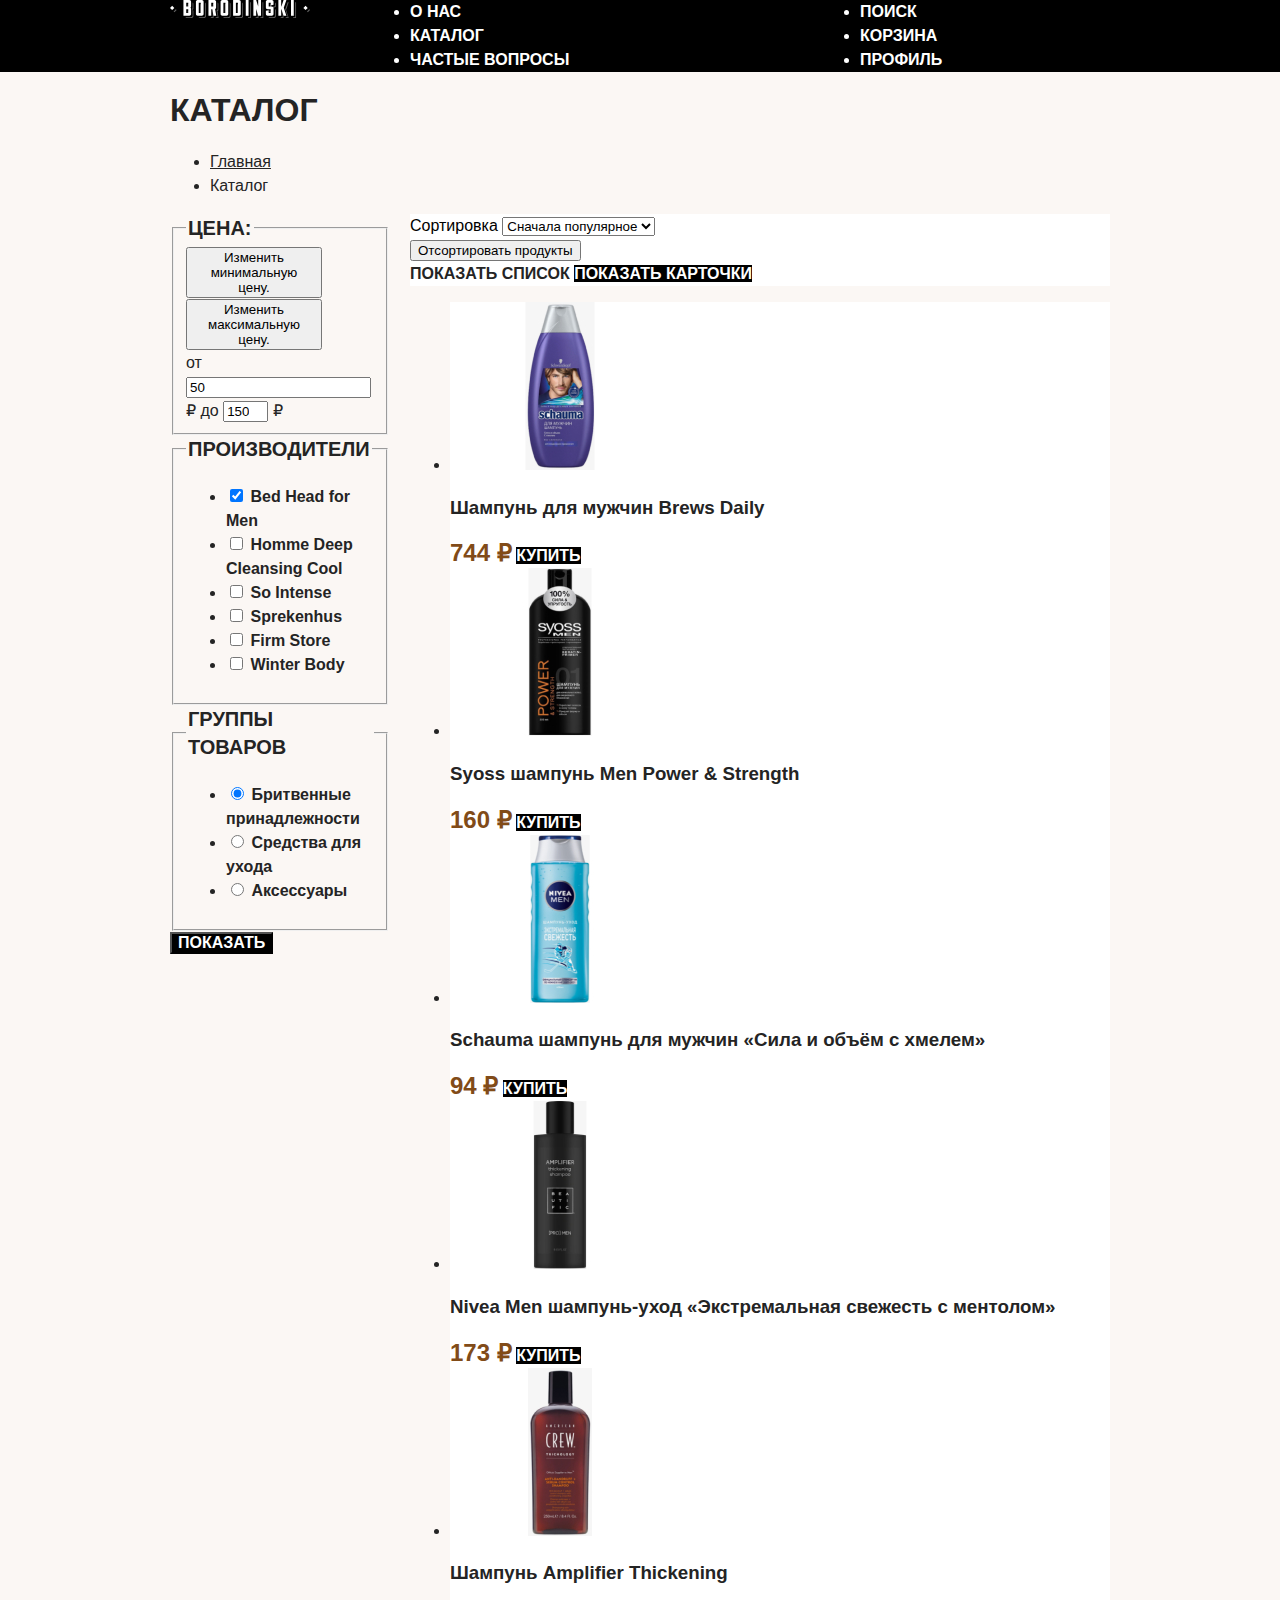
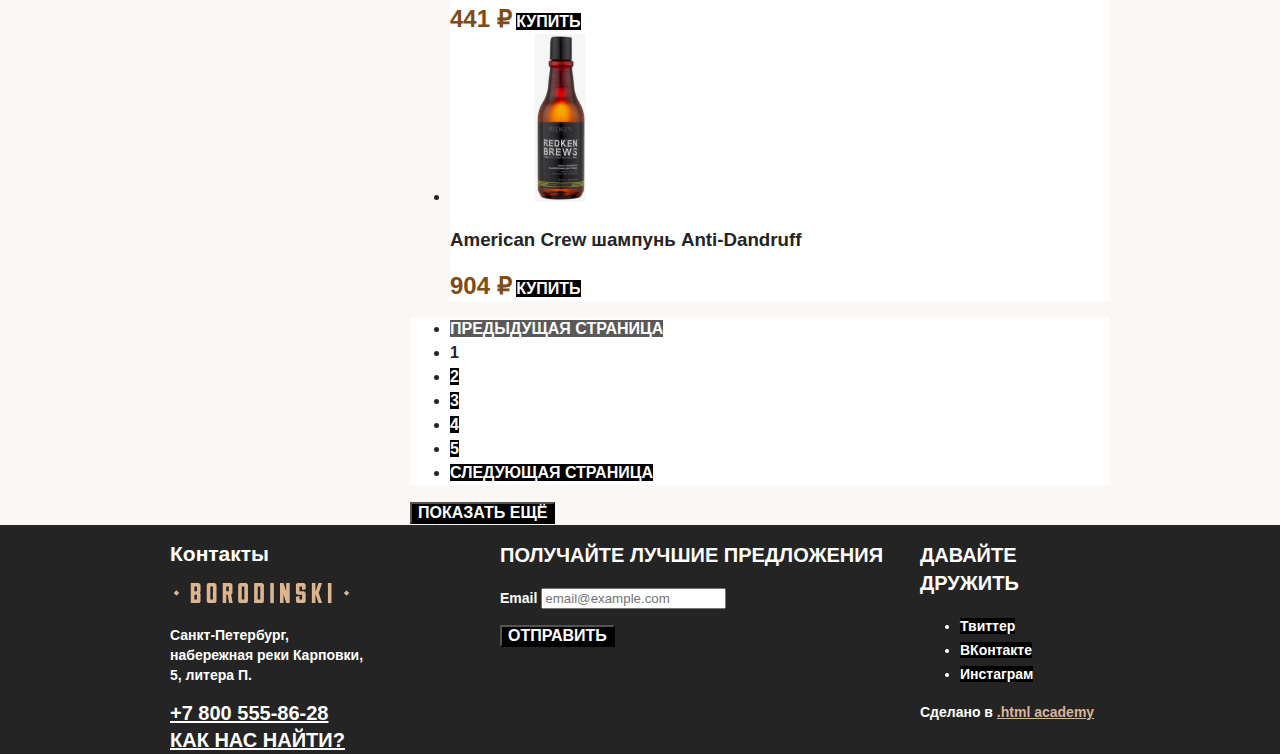
==== commit 213ec654: "4. Сетка страницы и крупных блоков на флексах для главной страницы и страницы каталога" ====
--- a/catalog.html
+++ b/catalog.html
@@ -5,318 +5,342 @@
     <meta charset="utf-8">
     <title>Каталог</title>
     <link rel="stylesheet" href="styles/styles.css">
+    <link rel="stylesheet" href="styles/outline.css">
+    <link rel="stylesheet" href="styles/outline-settings.css">
 </head>
 
 <body>
+
     <header class="page-header">
         <nav class="navigation">
             <a class="navigation-logo" href="index.html">
-                <img class="page-header-logo" alt="Логотип барбершоп «Бородинский»" src="images/logo/logo-short.svg"
-                    width="140" height="18">
+                <img class="page-header-logo" alt="Логотип барбершоп «Бородинский»" src="images/logo.svg" width="140"
+                    height="18">
             </a>
             <ul class="navigation-list">
                 <li class="navigation-item">
                     <a class="navigation-link" href="about.html">О нас</a>
                 </li>
                 <li class="navigation-item">
-                    <a class="navigation-link navigation-link-current" href="catalog.html">Каталог</a>
+                    <a class="navigation-link navigation-link-active" href="catalog.html">Каталог</a>
                 </li>
                 <li class="navigation-item">
                     <a class="navigation-link" href="faq.html">Частые вопросы</a>
                 </li>
             </ul>
-
             <ul class="navigation-list navigation-user">
                 <li class="navigation-item">
-                    <a class="navigation-link" href="">
+                    <a class="navigation-link" href="#">
                         <span class="visually-hidden">Поиск</span>
                     </a>
                 </li>
                 <li class="navigation-item">
-                    <a class="navigation-link" href="">
+                    <a class="navigation-link" href="#">
                         <span class="visually-hidden">Корзина</span>
                     </a>
                 </li>
                 <li class="navigation-item">
-                    <a class="navigation-link" href="">Профиль</a>
+                    <a class="navigation-link" href="#">
+                        <span class="visually-hidden">Профиль</span>
+                    </a>
                 </li>
             </ul>
         </nav>
     </header>
 
     <main class="main-inner">
-        <!-- Шапка -->
-        <header class="inner-header">
-            <h1 class="inner-header-title">Каталог</h1>
-            <ul class="breadcrumbs">
-                <li class="breadcrumbs-item">
-                    <a class="breadcrumbs-link" href="index.html">Главная</a>
-                </li>
-                <li class="breadcrumbs-item">
-                    <a class="breadcrumbs-link">Каталог</a>
-                </li>
-            </ul>
-        </header>
-
-        <section class="catalog-products">
-            <h2 class="visually-hidden">Список товаров с фильтрами</h2>
-            <!-- Фильтрация -->
-            <form class="catalog-filter" action="https://echo.htmlacademy.ru/" method="get">
-                <fieldset class="catalog-filter-group">
-                    <legend class="catalog-filter-title">Цена</legend>
-                    <button class="range-toggle toggle-min" type="button">
-                        <span class="visually-hidden">Изменить минимальную цену.</span>
+        <div class="page-container">
+            <!-- Шапка -->
+            <header class="inner-header">
+                <h1 class="inner-header-title">Каталог</h1>
+                <ul class="breadcrumbs">
+                    <li class="breadcrumbs-item">
+                        <a class="breadcrumbs-link" href="index.html">Главная</a>
+                    </li>
+                    <li class="breadcrumbs-item">
+                        <a class="breadcrumbs-link">Каталог</a>
+                    </li>
+                </ul>
+            </header>
+
+            <section class="catalog-products">
+                <!-- временно добавим атрибут hidden, чтобы заголовок не рушил сетку -->
+                <h2 class="visually-hidden" hidden>Список товаров с фильтрами</h2>
+                <!-- Фильтрация -->
+                <form class="catalog-filter" action="https://echo.htmlacademy.ru/" method="get">
+                    <fieldset class="catalog-filter-group">
+                        <legend class="catalog-filter-title">Цена:</legend>
+
+                        <div class="range">
+                            <div class="range-scale">
+                                <div class="range-bar" style="left: 42px; width: 136px">
+                                    <button class="range-toggle toggle-min">
+                                        <span class="visually-hidden">Изменить минимальную цену.</span>
+                                    </button>
+                                    <button class="range-toggle toggle-max">
+                                        <span class="visually-hidden">Изменить максимальную цену.</span>
+                                    </button>
+                                </div>
+                            </div>
+
+                            <div class="range-wrapper-inputs">
+                                <label class="catalog-filter-label">
+                                    от <input class="range-input" type="number" value="50" name="min-price"> ₽
+                                </label>
+                                <label class="catalog-filter-label">
+                                    до <input class="range-input" type="number" value="1500" name="max-price"
+                                        style="width: 37px"> ₽
+                                </label>
+                            </div>
+                        </div>
+                    </fieldset>
+
+                    <fieldset class="catalog-filter-group">
+                        <legend class="catalog-filter-title">Производители</legend>
+                        <ul class="catalog-filter-list">
+                            <li class="catalog-filter-item">
+                                <label class="control">
+                                    <input class="visually-hidden control-input" type="checkbox" name="bed-head-for-men"
+                                        checked>
+                                    <span class="control-mark"></span>
+                                    <span class="control-label">Bed Head for Men</span>
+                                </label>
+                            </li>
+                            <li class="catalog-filter-item">
+                                <label class="control">
+                                    <input class="visually-hidden control-input" type="checkbox"
+                                        name="homme-deep-cleansing-cool">
+                                    <span class="control-mark"></span>
+                                    <span class="control-label">Homme Deep Cleansing Cool</span>
+                                </label>
+                            </li>
+                            <li class="catalog-filter-item">
+                                <label class="control">
+                                    <input class="visually-hidden control-input" type="checkbox" name="so-intense">
+                                    <span class="control-mark"></span>
+                                    <span class="control-label">So Intense</span>
+                                </label>
+                            </li>
+                            <li class="catalog-filter-item">
+                                <label class="control">
+                                    <input class="visually-hidden control-input" type="checkbox" name="sprekenhus">
+                                    <span class="control-mark"></span>
+                                    <span class="control-label">Sprekenhus</span>
+                                </label>
+                            </li>
+                            <li class="catalog-filter-item">
+                                <label class="control">
+                                    <input class="visually-hidden control-input" type="checkbox" name="firm-storе">
+                                    <span class="control-mark"></span>
+                                    <span class="control-label">Firm Storе</span>
+                                </label>
+                            </li>
+                            <li class="catalog-filter-item">
+                                <label class="control">
+                                    <input class="visually-hidden control-input" type="checkbox" name="winter-body">
+                                    <span class="control-mark"></span>
+                                    <span class="control-label">Winter Body</span>
+                                </label>
+                            </li>
+                        </ul>
+                    </fieldset>
+
+                    <fieldset class="catalog-filter-group">
+                        <legend class="catalog-filter-title">Группы товаров</legend>
+                        <ul class="catalog-filter-list">
+                            <li class="catalog-filter-item">
+                                <label class="control">
+                                    <input class="visually-hidden control-input" type="radio" name="product-group"
+                                        value="shaving-supplies" checked>
+                                    <span class="control-mark"></span>
+                                    <span class="control-label">Бритвенные принадлежности</span>
+                                </label>
+                            </li>
+                            <li class="catalog-filter-item">
+                                <label class="control">
+                                    <input class="visually-hidden control-input" type="radio" name="product-group"
+                                        value="care-products">
+                                    <span class="control-mark"></span>
+                                    <span class="control-label">Средства для ухода</span>
+                                </label>
+                            </li>
+                            <li class="catalog-filter-item">
+                                <label class="control">
+                                    <input class="visually-hidden control-input" type="radio" name="product-group"
+                                        value="accessories">
+                                    <span class="control-mark"></span>
+                                    <span class="control-label">Аксессуары</span>
+                                </label>
+                            </li>
+                        </ul>
+                    </fieldset>
+                    <button class="button" type="submit">Показать</button>
+                </form>
+
+                <div class="catalog-right-column">
+                    <!-- Сортировка -->
+                    <div class="sorting-container">
+                        <form class="sorting-type">
+                            <div class="select">
+                                <label class="visually-hidden" for="sorting">Сортировка</label>
+                                <select class="select-control" id="sorting">
+                                    <option value="popular">Сначала популярное</option>
+                                    <option value="cheap">Сначала дешёвое</option>
+                                    <option value="expensive">Сначала дорогое</option>
+                                </select>
+                            </div>
+                            <button class="visually-hidden" type="submit">Отсортировать продукты</button>
+                        </form>
+
+                        <a class="button button-light" href="#">
+                            <span class="visually-hidden">Показать список</span>
+                        </a>
+                        <a class="button" href="#">
+                            <span class="visually-hidden">Показать карточки</span>
+                        </a>
+                    </div>
+
+                    <!-- Список товаров -->
+                    <ul class="product-list">
+                        <li class="product-card">
+                            <a class="product-card-link" href="product.html">
+                                <img class="product-card-image" src="images/catalog/1.jpg" width="220" height="168"
+                                    alt="">
+                                <h3 class="product-card-title">Шампунь для мужчин Brews Daily</h3>
+                            </a>
+                            <span class="product-card-price">744 ₽</span>
+                            <a class="product-card-button button" href="#">Купить</a>
+                        </li>
+                        <li class="product-card">
+                            <a class="product-card-link" href="#">
+                                <img class="product-card-image" src="images/catalog/2.jpg" width="220" height="168"
+                                    alt="">
+                                <h3 class="product-card-title">Syoss шампунь Men Power &amp; Strength</h3>
+                            </a>
+                            <span class="product-card-price">160 ₽</span>
+                            <a class="product-card-button button" href="#">Купить</a>
+                        </li>
+                        <li class="product-card">
+                            <a class="product-card-link" href="#">
+                                <img class="product-card-image" src="images/catalog/3.jpg" width="220" height="168"
+                                    alt="">
+                                <h3 class="product-card-title">Schauma шампунь для мужчин «Сила и объём с хмелем»</h3>
+                            </a>
+                            <span class="product-card-price">94 ₽</span>
+                            <a class="product-card-button button" href="#">Купить</a>
+                        </li>
+                        <li class="product-card">
+                            <a class="product-card-link" href="#">
+                                <img class="product-card-image" src="images/catalog/4.jpg" width="220" height="168"
+                                    alt="">
+                                <h3 class="product-card-title">Nivea Men шампунь-уход «Экстремальная свежесть с
+                                    ментолом»</h3>
+                            </a>
+                            <span class="product-card-price">173 ₽</span>
+                            <a class="product-card-button button" href="#">Купить</a>
+                        </li>
+                        <li class="product-card">
+                            <a class="product-card-link" href="#">
+                                <img class="product-card-image" src="images/catalog/5.jpg" width="220" height="168"
+                                    alt="">
+                                <h3 class="product-card-title">Шампунь Amplifier Thickening</h3>
+                            </a>
+                            <span class="product-card-price">441 ₽</span>
+                            <a class="product-card-button button" href="#">Купить</a>
+                        </li>
+                        <li class="product-card">
+                            <a class="product-card-link" href="#">
+                                <img class="product-card-image" src="images/catalog/6.jpg" width="220" height="168"
+                                    alt="">
+                                <h3 class="product-card-title">American Crew шампунь Anti-Dandruff</h3>
+                            </a>
+                            <span class="product-card-price">904 ₽</span>
+                            <a class="product-card-button button" href="#">Купить</a>
+                        </li>
+                    </ul>
+
+                    <!-- Пагинация -->
+                    <ul class="pagination">
+                        <li class="pagination-item">
+                            <a class="button pagination-prev pagination-disabled">
+                                <span class="visually-hidden">Предыдущая страница</span>
+                            </a>
+                        </li>
+                        <li class="pagination-item">
+                            <a class="button pagination-current">1</a>
+                        </li>
+                        <li class="pagination-item">
+                            <a class="button" href="#">2</a>
+                        </li>
+                        <li class="pagination-item">
+                            <a class="button" href="#">3</a>
+                        </li>
+                        <li class="pagination-item">
+                            <a class="button" href="#">4</a>
+                        </li>
+                        <li class="pagination-item">
+                            <a class="button" href="#">5</a>
+                        </li>
+                        <li class="pagination-item">
+                            <a class="button pagination-next" href="#">
+                                <span class="visually-hidden">Следующая страница</span>
+                            </a>
+                        </li>
+                    </ul>
+                    <button class="button pagination-show-more" type="button">Показать ещё</button>
+                </div>
+            </section>
+        </div>
+    </main>
+    <footer class="page-footer">
+        <div class="page-footer-container">
+            <section class="footer-contacts">
+                <h2 class="visually-hidden">Контакты</h2>
+                <img class="footer-contacts-logo" src="images/logo-footer.svg" width="183" height="21"
+                    alt="Логотип Барбершоп «Бородинский»">
+                <address class="footer-contacts-address">
+                    <p class="about-text">Санкт-Петербург, набережная реки Карповки, 5, литера П.</p>
+                    <a class="footer-contacts-address-phone" href="tel:+78005558628">+7 800 555-86-28</a>
+                </address>
+                <a class="footer-contacts-map-link" href="#">Как нас найти?</a>
+            </section>
+            <section class="newsletter">
+                <h2 class="page-footer-title">Получайте лучшие предложения</h2>
+                <form class="newsletter-form" action="https://echo.htmlacademy.ru/" method="post">
+                    <p class="newsletter-email">
+                        <label class="visually-hidden" for="newsletter-email">Email</label>
+                        <input class="field" placeholder="email@example.com" type="email" name="newsletter-email"
+                            id="newsletter-email" required>
+                    </p>
+                    <button class="button newsletter-button" type="submit">
+                        <span class="visually-hidden">Отправить</span>
                     </button>
-                    <button class="range-toggle toggle-max" type="button">
-                        <span class="visually-hidden">Изменить максимальную цену.</span>
-                    </button>
-
-                    <label class="catalog-filter-label">
-                        от <input class="catalog-filter-input" type="number" name="min-price"> ₽
-                    </label>
-
-                    <label class="catalog-filter-label">
-                        до <input class="catalog-filter-input" type="number" name="max-price"> ₽
-                    </label>
-
-                </fieldset>
-
-                <fieldset class="catalog-filter-group">
-                    <legend class="catalog-filter-title">Производители</legend>
-                    <ul class="catalog-filter-list">
-                        <li class="catalog-filter-item">
-                            <label class="control">
-                                <input class="visually-hidden control-input" type="checkbox" name="bed-head-for-men">
-                                <span class="control-mark"></span>
-                                <span class="control-label">Bed Head for Men</span>
-                            </label>
-                        </li>
-                        <li class="catalog-filter-item">
-                            <label class="control">
-                                <input class="visually-hidden control-input" type="checkbox"
-                                    name="homme-deep-cleansing-cool" checked>
-                                <span class="control-mark"></span>
-                                <span class="control-label">Homme Deep Cleansing Cool</span>
-                            </label>
-                        </li>
-                        <li class="catalog-filter-item">
-                            <label class="control">
-                                <input class="visually-hidden control-input" type="checkbox" name="so-intense" checked>
-                                <span class="control-mark"></span>
-                                <span class="control-label">So Intense</span>
-                            </label>
-                        </li>
-                        <li class="catalog-filter-item">
-                            <label class="control">
-                                <input class="visually-hidden control-input" type="checkbox" name="sprekenhus">
-                                <span class="control-mark"></span>
-                                <span class="control-label">Sprekenhus</span>
-                            </label>
-                        </li>
-                        <li class="catalog-filter-item">
-                            <label class="control">
-                                <input class="visually-hidden control-input" type="checkbox" name="firm-storе">
-                                <span class="control-mark"></span>
-                                <span class="control-label">Firm Storе</span>
-                            </label>
-                        </li>
-                        <li class="catalog-filter-item">
-                            <label class="control">
-                                <input class="visually-hidden control-input" type="checkbox" name="winter-body" checked>
-                                <span class="control-mark"></span>
-                                <span class="control-label">Winter Body</span>
-                            </label>
-                        </li>
-                    </ul>
-                </fieldset>
-
-                <fieldset class="catalog-filter-group">
-                    <legend class="catalog-filter-title">Группы товаров</legend>
-                    <ul class="catalog-filter-list">
-                        <li class="catalog-filter-item">
-                            <label class="control">
-                                <input class="visually-hidden control-input" type="radio" name="product-group"
-                                    value="shaving-supplies">
-                                <span class="control-mark"></span>
-                                <span class="control-label">Бритвенные принадлежности</span>
-                            </label>
-                        </li>
-                        <li class="catalog-filter-item">
-                            <label class="control">
-                                <input class="visually-hidden control-input" type="radio" name="product-group"
-                                    value="care-products" checked>
-                                <span class="control-mark"></span>
-                                <span class="control-label">Средства для ухода</span>
-                            </label>
-                        </li>
-                        <li class="catalog-filter-item">
-                            <label class="control">
-                                <input class="visually-hidden control-input" type="radio" name="product-group"
-                                    value="accessories">
-                                <span class="control-mark"></span>
-                                <span class="control-label">Аксессуары</span>
-                            </label>
-                        </li>
-                    </ul>
-                </fieldset>
-
-                <button class="button" type="submit">Показать</button>
-            </form>
-
-            <!-- Сортировка -->
-            <div class="sorting-container">
-                <form class="sorting-type">
-                    <label class="visually-hidden" for="sorting">Сортировка</label>
-                    <select class="select-control" id="sorting" name="sorting">
-                        <option value="popular">Сначала популярное</option>
-                        <option value="cheap">Сначала дешёвое</option>
-                        <option value="expensive">Сначала дорогое</option>
-                    </select>
-                    <button class="visually-hidden" type="submit">Отсортировать продукты</button>
                 </form>
-                <a href="#" class="button button-light">
-                    <span class="visually-hidden">Показать список</span>
-                </a>
-                <a href="#" class="button">
-                    <span class="visually-hidden">Показать карточки</span>
-                </a>
-            </div>
-
-            <!-- Список товаров -->
-            <ul class="product-list">
-                <li class="product-card">
-                    <a class="product-card-link" href="product.html">
-                        <img class="product-card-image" src="images/catalog/catalog-1.jpg" alt="">
-                        <h3 class="product-card-title">Шампунь для мужчин Brews Daily</h3>
-                    </a>
-                    <b class="product-card-price">744 ₽</b>
-                    <a href="#" class="product-card-button button">Купить</a>
-                </li>
-                <li class="product-card">
-                    <a class="product-card-link" href="#">
-                        <img class="product-card-image" src="images/catalog/catalog-2.jpg" alt="">
-                        <h3 class="product-card-title">Syoss шампунь Men Power &amp; Strength</h3>
-                    </a>
-                    <b class="product-card-price">160 ₽</b>
-                    <a href="#" class="product-card-button button">Купить</a>
-                </li>
-                <li class="product-card">
-                    <a class="product-card-link" href="#">
-                        <img class="product-card-image" src="images/catalog/catalog-3.jpg" alt="">
-                        <h3 class="product-card-title">Schauma шампунь для мужчин «Сила и объём с хмелем»</h3>
-                    </a>
-                    <b class="product-card-price">94 ₽</b>
-                    <a href="#" class="product-card-button button">Купить</a>
-                </li>
-                <li class="product-card">
-                    <a class="product-card-link" href="#">
-                        <img class="product-card-image" src="images/catalog/catalog-4.jpg" alt="">
-                        <h3 class="product-card-title">Nivea Men шампунь-уход «Экстремальная свежесть с ментолом»</h3>
-                    </a>
-                    <b class="product-card-price">173 ₽</b>
-                    <a href="#" class="product-card-button button">Купить</a>
-                </li>
-                <li class="product-card">
-                    <a class="product-card-link" href="#">
-                        <img class="product-card-image" src="images/catalog/catalog-5.jpg" alt="">
-                        <h3 class="product-card-title">Шампунь Amplifier Thickening</h3>
-                    </a>
-                    <b class="product-card-price">441 ₽</b>
-                    <a href="#" class="product-card-button button">Купить</a>
-                </li>
-                <li class="product-card">
-                    <a class="product-card-link" href="#">
-                        <img class="product-card-image" src="images/catalog/catalog-6.jpg" alt="">
-                        <h3 class="product-card-title">American Crew шампунь Anti-Dandruff</h3>
-                    </a>
-                    <b class="product-card-price">904 ₽</b>
-                    <a href="#" class="product-card-button button">Купить</a>
-                </li>
-            </ul>
-
-            <!-- Пагинация -->
-            <ul class="pagination">
-                <li class="pagination-item">
-                    <a class="pagination-link pagination-prev pagination-disabled">
-                        <span class="visually-hidden">Предыдущая страница</span>
-                    </a>
-                </li>
-                <li class="pagination-item">
-                    <a class="pagination-link pagination-current">1</a>
-                </li>
-                <li class="pagination-item">
-                    <a class="pagination-link" href="#">2</a>
-                </li>
-                <li class="pagination-item">
-                    <a class="pagination-link" href="#">3</a>
-                </li>
-                <li class="pagination-item">
-                    <a class="pagination-link" href="#">4</a>
-                </li>
-                <li class="pagination-item">
-                    <a class="pagination-link" href="#">5</a>
-                </li>
-                <li class="pagination-item">
-                    <a class="pagination-link pagination-next" href="#">
-                        <span class="visually-hidden">Следующая страница</span>
-                    </a>
-                </li>
-            </ul>
-            <button class="button pagination-show-more" type="button">Показать ещё</button>
-        </section>
-    </main>
-
-    <footer class="page-footer">
-        <section class="footer-contacts">
-            <h2 class="visually-hidden">Контакты</h2>
-            <img class="footer-contacts-logo" src="images/logo/footer-logo.svg" alt="Логотип Барбершоп «Бородинский»"
-                width="183" height="21">
-            <address class="footer-contacts-address">
-                <p class="about-text">Санкт-Петербург, набережная реки Карповки, 5, литера П.</p>
-                <a class="footer-contacts-address-phone" href="tel:+78005558628">+7 800 555-86-28</a>
-            </address>
-            <a class="footer-contacts-map-link" href="#">Как нас найти?</a>
-        </section>
-
-        <section class="newsletter">
-            <h2 class="page-footer-title">Получайте лучшие предложения</h2>
-            <form class="newsletter-form" action="https://echo.htmlacademy.ru/" method="post">
-
-                <p class="newsletter-email">
-                    <label class="visually-hidden" for="newsletter-email">Email</label>
-                    <input class="field" placeholder="email@example.com" type="email" name="newsletter-email"
-                        id="newsletter-email" required>
+            </section>
+            <section class="footer-social">
+                <h2 class="page-footer-title">Давайте дружить</h2>
+                <ul class="footer-social-list">
+                    <li class="footer-social-item">
+                        <a class="pagination-link" href="#">
+                            <span class="visually-hidden">Твиттер</span>
+                        </a>
+                    </li>
+                    <li class="footer-social-item">
+                        <a class="pagination-link" href="#">
+                            <span class="visually-hidden">ВКонтакте</span>
+                        </a>
+                    </li>
+                    <li class="footer-social-item">
+                        <a class="pagination-link" href="#">
+                            <span class="visually-hidden">Инстаграм</span>
+                        </a>
+                    </li>
+                </ul>
+                <p>
+                    Сделано в <a class="htmlacademy-link" href="https://htmlacademy.ru/">.html academy</a>
                 </p>
-
-                <button class="button newsletter-button" type="submit">
-                    <span class="visually-hidden">Отправить</span>
-                </button>
-
-            </form>
-        </section>
-
-        <section class="footer-social">
-            <h2 class="page-footer-title">Давайте дружить</h2>
-            <ul class="footer-social-list">
-                <li class="footer-social-item">
-                    <a class="button" href="#">
-                        <span class="visually-hidden">Твиттер</span>
-                    </a>
-                </li>
-                <li class="footer-social-item">
-                    <a class="button" href="#">
-                        <span class="visually-hidden">ВКонтакте</span>
-                    </a>
-                </li>
-                <li class="footer-social-item">
-                    <a class="button" href="#">
-                        <span class="visually-hidden">Инстаграм</span>
-                    </a>
-                </li>
-            </ul>
-            <p class="about-text">Сделано в <a class="htmlacademy-link" href="https://htmlacademy.ru/">.html academy</a>
-            </p>
-        </section>
+            </section>
+        </div>
     </footer>
 </body>
 
--- a/styles/styles.css
+++ b/styles/styles.css
@@ -2,14 +2,14 @@
     font-family: "PT Sans";
     font-style: normal;
     font-weight: 400;
-    src: url("fonts/pt-sans-reqular.woff2") format("woff2");
+    src: url("fonts/pt-sans-regular.woff2") format("woff2");
     font-display: swap;
 }
 
 @font-face {
     font-family: "PT Sans";
     font-style: normal;
-    font-weight: 400;
+    font-weight: 700;
     src: url("fonts/pt-sans-bold.woff2") format("woff2");
     font-display: swap;
 }
@@ -19,7 +19,6 @@
     font-style: italic;
     font-weight: 400;
     src: url("fonts/pt-sans-italic.woff2") format("woff2");
-    font-display: swap;
 }
 
 @font-face {
@@ -40,13 +39,23 @@
     font-display: swap;
 }
 
+html {
+    height: 100%;
+}
+
 body {
+    display: flex;
+    flex-direction: column;
+    min-height: 100%;
+    margin: 0;
     font-family: "PT Sans", sans-serif;
     font-size: 16px;
     line-height: 24px;
     color: #242424;
     background-color: #FBF7F4;
 }
+
+/* Button */
 
 .button {
     font-family: inherit;
@@ -60,17 +69,35 @@
     text-transform: uppercase;
 }
 
+/* Light */
+
+.button-light, .button-current {
+    color: #242424;
+    background-color: #FFFFFF;
+}
+
 /* Pages */
 
 .page-header {
     color: #FFFFFF;
-    background: #000000;
+    background-color: #000000;
+}
+
+.navigation {
+    display: flex;
+    width: 940px;
+    margin: 0 auto;
+}
+
+.navigation-list {
+    width: 430px;
+    margin: 0;
+    padding: 0;
 }
 
 .navigation-link {
     font-family: "PT Sans Narrow", sans-serif;
     line-height: 22px;
-    color: inherit;
     font-weight: 700;
     text-align: center;
     color: #FFFFFF;
@@ -79,18 +106,59 @@
     text-transform: uppercase;
 }
 
+.navigation-logo {
+    width: 140px;
+    margin-right: 100px;
+}
+
+.navigation-user {
+    max-width: 250px;
+    margin-left: auto;
+}
+
+.main-container {
+    flex-grow: 1;
+}
+
 .main-index {
     color: #FFFFFF;
     background-color: #000000;
-    background-image: url("../images/index-bg.jpg");
+    background-image: url("images/index-bg.jpg");
     background-size: 100% auto;
     background-repeat: no-repeat;
 }
 
+.main-inner {
+    color: #242424;
+    background-color: #FBF7F4;
+    background-image: url("images/bg-noisy.png");
+}
+
+.page-container {
+    width: 940px;
+    margin: 0 auto;
+}
+
+.logo {
+    display: block;
+    margin: 0 auto;
+}
+
 /* List */
 
 .advantages-list {
+    display: flex;
+    justify-content: space-between;
+    margin: 0;
+    padding: 0;
     text-align: center;
+    color: #FFFFFF;
+}
+
+/* Item */
+
+.advantages-item {
+    width: 277px;
 }
 
 /* Title */
@@ -104,15 +172,19 @@
 
 /* Index columns */
 
-.index-colums {
-    color: #000000;
+.index-columns {
+    display: flex;
+    justify-content: space-between;
+    padding: 0 40px;
+    color: #242424;
     background-color: #FBF7F4;
-    /* background-image: url("images/bg-noisy.png"); */
-}
-
-/* Services */
+    background-image: url("images/bg-noisy.png");
+}
+
+/* Services*/
 
 .services {
+    width: 390px;
     text-transform: uppercase;
 }
 
@@ -136,6 +208,10 @@
     color: #AF7842;
 }
 
+.gallery {
+    width: 390px;
+}
+
 /* Title */
 
 .gallery-title {
@@ -145,9 +221,8 @@
     text-transform: uppercase;
 }
 
-/* Contacts */
-
 .contacts {
+    width: 350px;
     font-weight: 700;
 }
 
@@ -183,6 +258,10 @@
     color: #242424;
 }
 
+.appointment {
+    width: 430px;
+}
+
 /* Title */
 
 .appointment-title {
@@ -194,7 +273,7 @@
 
 /* List */
 
-.appointment-form {
+.appointment-info {
     color: #595959;
 }
 
@@ -211,12 +290,12 @@
     font-weight: 700;
     color: #FFFFFF;
     background-color: #242424;
-    background-image: url("../images/bg-noisy.png");
+    background-image: url("images/bg-noisy.png");
     background-repeat: repeat;
 }
 
 .page-footer a {
-    color: inherit;
+    color: #FFFFFF;
 }
 
 .page-footer .htmlacademy-link {
@@ -224,11 +303,6 @@
     color: #DBB590;
 }
 
-.page-footer .htmlacademy-link {
-    font-size: 14px;
-    color: #DBB590;
-}
-
 .page-footer-title {
     font-family: "PT Sans Narrow", sans-serif;
     font-size: 20px;
@@ -236,6 +310,17 @@
     font-weight: 700;
     color: #FFFFFF;
     text-transform: uppercase;
+}
+
+.page-footer-container {
+    display: flex;
+    width: 940px;
+    margin: 0 auto;
+}
+
+.footer-contacts {
+    width: 200px;
+    margin-right: 130px;
 }
 
 .footer-contacts-address {
@@ -268,6 +353,11 @@
     text-transform: uppercase;
 }
 
+.footer-social {
+    margin-left: auto;
+    max-width: 190px;
+}
+
 .inner-header-title {
     font-size: 32px;
     line-height: 35px;
@@ -284,6 +374,19 @@
 
 .breadcrumbs-link {
     color: inherit;
+}
+
+.catalog-products {
+    display: flex;
+}
+
+.catalog-filter {
+    width: 220px;
+    margin-right: 20px;
+}
+
+.catalog-right-column {
+    width: 700px;
 }
 
 /* Title */
@@ -336,18 +439,22 @@
     text-transform: uppercase;
 }
 
+/* Pagination */
+
+.pagination-container {
+    background-color: #FFFFFF;
+    outline: 5px solid rgba(255, 99, 78, 0.5);
+    outline-offset: -5px;
+}
+
 /* Link */
 
-.pagination {
-    background-color: #FFFFFF;
-}
-
 .pagination-link {
+    line-height: 16px;
+    font-weight: 700;
     color: #FFFFFF;
     background-color: #000000;
     text-decoration: none;
-    line-height: 16px;
-    font-weight: 700;
 }
 
 .pagination-current {
@@ -357,4 +464,14 @@
 
 .pagination-disabled {
     background-color: #595959;
+}
+
+.pagination {
+    background-color: #FFFFFF;
+}
+
+/* Without background */
+
+.pagination-clear {
+    background-color: transparent;
 }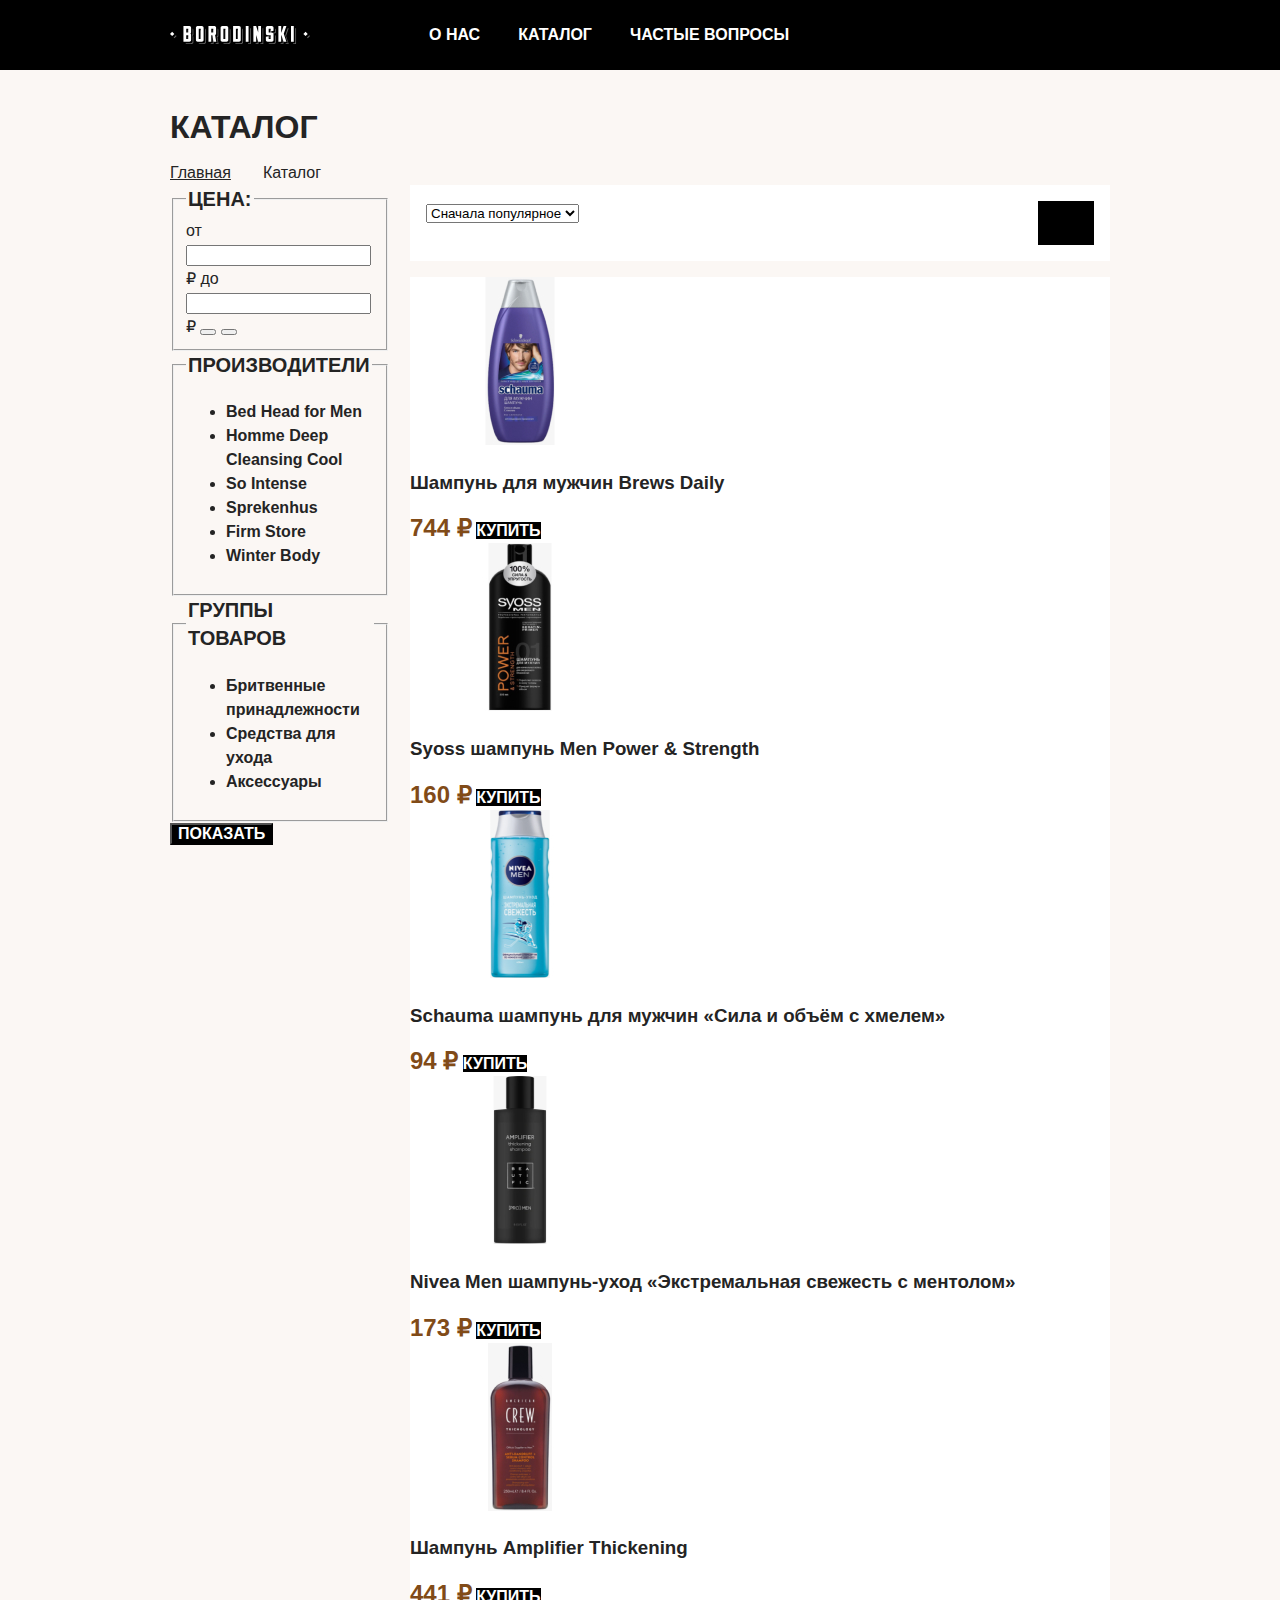
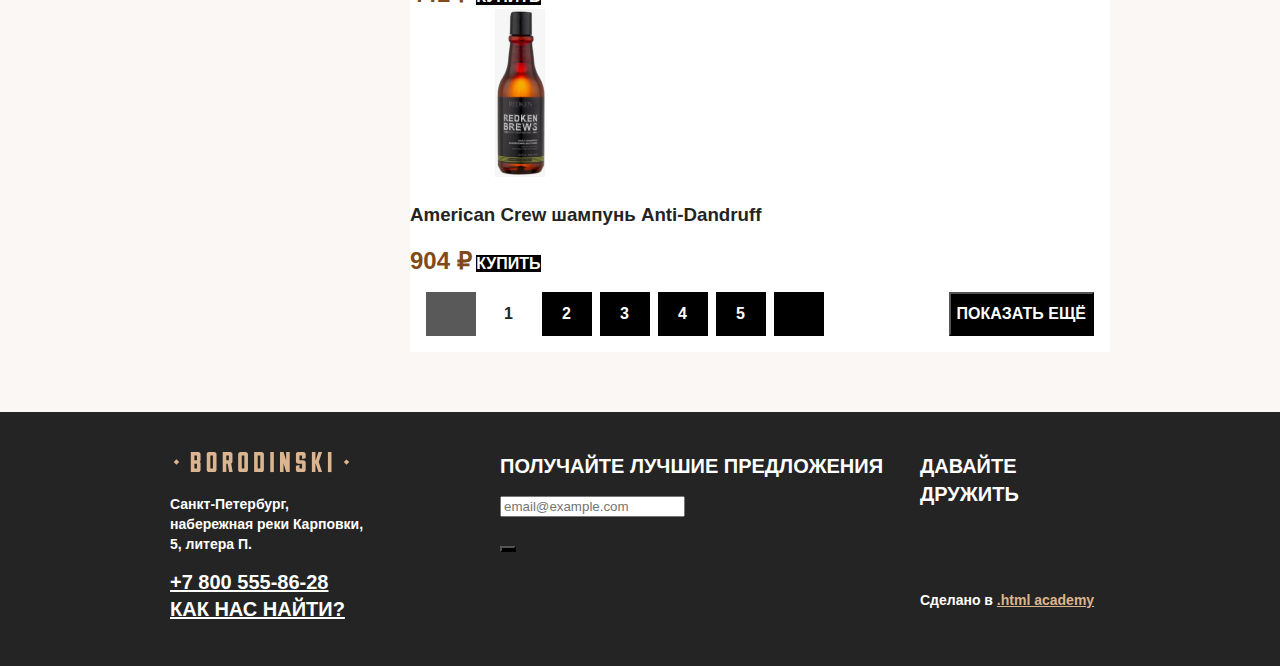
==== commit d486a70b: "5. Микросетка на флексах главной страницы и  страницы каталога" ====
--- a/catalog.html
+++ b/catalog.html
@@ -48,8 +48,9 @@
         </nav>
     </header>
 
-    <main class="main-inner">
+    <main class="main-inner main-container">
         <div class="page-container">
+
             <!-- Шапка -->
             <header class="inner-header">
                 <h1 class="inner-header-title">Каталог</h1>
@@ -64,35 +65,27 @@
             </header>
 
             <section class="catalog-products">
-                <!-- временно добавим атрибут hidden, чтобы заголовок не рушил сетку -->
+                <!--временно добавим атрибут hidden, чтобы заголовок не рушил сетку-->
                 <h2 class="visually-hidden" hidden>Список товаров с фильтрами</h2>
                 <!-- Фильтрация -->
                 <form class="catalog-filter" action="https://echo.htmlacademy.ru/" method="get">
                     <fieldset class="catalog-filter-group">
                         <legend class="catalog-filter-title">Цена:</legend>
 
-                        <div class="range">
-                            <div class="range-scale">
-                                <div class="range-bar" style="left: 42px; width: 136px">
-                                    <button class="range-toggle toggle-min">
-                                        <span class="visually-hidden">Изменить минимальную цену.</span>
-                                    </button>
-                                    <button class="range-toggle toggle-max">
-                                        <span class="visually-hidden">Изменить максимальную цену.</span>
-                                    </button>
-                                </div>
-                            </div>
-
-                            <div class="range-wrapper-inputs">
-                                <label class="catalog-filter-label">
-                                    от <input class="range-input" type="number" value="50" name="min-price"> ₽
-                                </label>
-                                <label class="catalog-filter-label">
-                                    до <input class="range-input" type="number" value="1500" name="max-price"
-                                        style="width: 37px"> ₽
-                                </label>
-                            </div>
-                        </div>
+                        <label class="catalog-filter-label">
+                            от <input class="catalog-filter-input" type="number" name="min-price"> ₽
+                        </label>
+
+                        <label class="catalog-filter-label">
+                            до <input class="catalog-filter-input" type="number" name="max-price"> ₽
+                        </label>
+
+                        <button class="range-toggle toggle-min">
+                            <span class="visually-hidden">Изменить минимальную цену.</span>
+                        </button>
+                        <button class="range-toggle toggle-max">
+                            <span class="visually-hidden">Изменить максимальную цену.</span>
+                        </button>
                     </fieldset>
 
                     <fieldset class="catalog-filter-group">
@@ -181,21 +174,19 @@
                     <!-- Сортировка -->
                     <div class="sorting-container">
                         <form class="sorting-type">
-                            <div class="select">
-                                <label class="visually-hidden" for="sorting">Сортировка</label>
-                                <select class="select-control" id="sorting">
-                                    <option value="popular">Сначала популярное</option>
-                                    <option value="cheap">Сначала дешёвое</option>
-                                    <option value="expensive">Сначала дорогое</option>
-                                </select>
-                            </div>
+                            <label class="visually-hidden" for="sorting">Сортировка</label>
+                            <select class="select-control" id="sorting" name="sorting">
+                                <option value="popular">Сначала популярное</option>
+                                <option value="cheap">Сначала дешёвое</option>
+                                <option value="expensive">Сначала дорогое</option>
+                            </select>
                             <button class="visually-hidden" type="submit">Отсортировать продукты</button>
                         </form>
 
-                        <a class="button button-light" href="#">
+                        <a href="#" class="button button-light">
                             <span class="visually-hidden">Показать список</span>
                         </a>
-                        <a class="button" href="#">
+                        <a href="#" class="button">
                             <span class="visually-hidden">Показать карточки</span>
                         </a>
                     </div>
@@ -260,34 +251,36 @@
                     </ul>
 
                     <!-- Пагинация -->
-                    <ul class="pagination">
-                        <li class="pagination-item">
-                            <a class="button pagination-prev pagination-disabled">
-                                <span class="visually-hidden">Предыдущая страница</span>
-                            </a>
-                        </li>
-                        <li class="pagination-item">
-                            <a class="button pagination-current">1</a>
-                        </li>
-                        <li class="pagination-item">
-                            <a class="button" href="#">2</a>
-                        </li>
-                        <li class="pagination-item">
-                            <a class="button" href="#">3</a>
-                        </li>
-                        <li class="pagination-item">
-                            <a class="button" href="#">4</a>
-                        </li>
-                        <li class="pagination-item">
-                            <a class="button" href="#">5</a>
-                        </li>
-                        <li class="pagination-item">
-                            <a class="button pagination-next" href="#">
-                                <span class="visually-hidden">Следующая страница</span>
-                            </a>
-                        </li>
-                    </ul>
-                    <button class="button pagination-show-more" type="button">Показать ещё</button>
+                    <div class="pagination-container">
+                        <ul class="pagination">
+                            <li class="pagination-item">
+                                <a class="pagination-link pagination-prev pagination-disabled">
+                                    <span class="visually-hidden">Предыдущая страница</span>
+                                </a>
+                            </li>
+                            <li class="pagination-item">
+                                <a class="pagination-link pagination-current">1</a>
+                            </li>
+                            <li class="pagination-item">
+                                <a class="pagination-link" href="#">2</a>
+                            </li>
+                            <li class="pagination-item">
+                                <a class="pagination-link" href="#">3</a>
+                            </li>
+                            <li class="pagination-item">
+                                <a class="pagination-link" href="#">4</a>
+                            </li>
+                            <li class="pagination-item">
+                                <a class="pagination-link" href="#">5</a>
+                            </li>
+                            <li class="pagination-item">
+                                <a class="pagination-link pagination-next" href="#">
+                                    <span class="visually-hidden">Следующая страница</span>
+                                </a>
+                            </li>
+                        </ul>
+                        <button class="button pagination-show-more" type="button">Показать ещё</button>
+                    </div>
                 </div>
             </section>
         </div>
@@ -321,17 +314,17 @@
                 <h2 class="page-footer-title">Давайте дружить</h2>
                 <ul class="footer-social-list">
                     <li class="footer-social-item">
-                        <a class="pagination-link" href="#">
+                        <a class="button" href="#">
                             <span class="visually-hidden">Твиттер</span>
                         </a>
                     </li>
                     <li class="footer-social-item">
-                        <a class="pagination-link" href="#">
+                        <a class="button" href="#">
                             <span class="visually-hidden">ВКонтакте</span>
                         </a>
                     </li>
                     <li class="footer-social-item">
-                        <a class="pagination-link" href="#">
+                        <a class="button" href="#">
                             <span class="visually-hidden">Инстаграм</span>
                         </a>
                     </li>
--- a/styles/styles.css
+++ b/styles/styles.css
@@ -55,6 +55,17 @@
     background-color: #FBF7F4;
 }
 
+.visually-hidden {
+    position: absolute;
+    width: 1px;
+    height: 1px;
+    margin: -1px;
+    padding: 0;
+    border: 0;
+    clip: rect(0 0 0 0);
+    overflow: hidden;
+}
+
 /* Button */
 
 .button {
@@ -90,12 +101,17 @@
 }
 
 .navigation-list {
-    width: 430px;
-    margin: 0;
-    padding: 0;
+    display: flex;
+    flex-wrap: wrap;
+    width: 470px;
+    margin: 0;
+    padding: 0;
+    list-style-type: none;
 }
 
 .navigation-link {
+    display: block;
+    padding: 24px 19px;
     font-family: "PT Sans Narrow", sans-serif;
     line-height: 22px;
     font-weight: 700;
@@ -107,6 +123,8 @@
 }
 
 .navigation-logo {
+    display: flex;
+    align-items: center;
     width: 140px;
     margin-right: 100px;
 }
@@ -116,8 +134,15 @@
     margin-left: auto;
 }
 
+.navigation-user .navigation-link {
+    min-width: 16px;
+    min-height: 22px;
+}
+
 .main-container {
     flex-grow: 1;
+    padding-top: 64px;
+    padding-bottom: 60px;
 }
 
 .main-index {
@@ -129,6 +154,7 @@
 }
 
 .main-inner {
+    padding-top: 40px;
     color: #242424;
     background-color: #FBF7F4;
     background-image: url("images/bg-noisy.png");
@@ -142,6 +168,13 @@
 .logo {
     display: block;
     margin: 0 auto;
+    margin-bottom: 64px;
+}
+
+/* Advantages */
+
+.advantages {
+    margin-bottom: 58px;
 }
 
 /* List */
@@ -152,6 +185,7 @@
     margin: 0;
     padding: 0;
     text-align: center;
+    list-style-type: none;
     color: #FFFFFF;
 }
 
@@ -164,24 +198,37 @@
 /* Title */
 
 .advantages-title {
+    margin-top: 0;
+    margin-bottom: 56px;
     font-family: "PT Sans Narrow", sans-serif;
     font-size: 32px;
     line-height: 35px;
     text-transform: uppercase;
 }
 
+/* Description */
+
+.advantages-description {
+    margin: 0;
+}
+
 /* Index columns */
 
 .index-columns {
     display: flex;
     justify-content: space-between;
-    padding: 0 40px;
+    margin-bottom: 32px;
+    padding: 40px;
     color: #242424;
     background-color: #FBF7F4;
     background-image: url("images/bg-noisy.png");
 }
 
-/* Services*/
+.index-columns:last-child {
+    margin-bottom: 0;
+}
+
+/* Services */
 
 .services {
     width: 390px;
@@ -191,6 +238,8 @@
 /* Title */
 
 .services-title {
+    margin-top: 0;
+    margin-bottom: 28px;
     font-size: 32px;
     line-height: 35px;
     font-weight: 700;
@@ -215,6 +264,8 @@
 /* Title */
 
 .gallery-title {
+    margin-top: 0;
+    margin-bottom: 28px;
     font-size: 32px;
     line-height: 35px;
     font-weight: 700;
@@ -229,6 +280,8 @@
 /* Title */
 
 .contacts-title {
+    margin-top: 0;
+    margin-bottom: 28px;
     font-size: 32px;
     line-height: 35px;
     font-weight: 700;
@@ -265,6 +318,8 @@
 /* Title */
 
 .appointment-title {
+    margin-top: 0;
+    margin-bottom: 28px;
     font-size: 32px;
     line-height: 35px;
     font-weight: 700;
@@ -284,6 +339,8 @@
     font-weight: 700;
     text-transform: uppercase;
 }
+
+/* Footer */
 
 .page-footer {
     font-size: 14px;
@@ -294,6 +351,13 @@
     background-repeat: repeat;
 }
 
+.page-footer-container {
+    display: flex;
+    width: 940px;
+    margin: 0 auto;
+    padding: 40px 0;
+}
+
 .page-footer a {
     color: #FFFFFF;
 }
@@ -304,18 +368,14 @@
 }
 
 .page-footer-title {
+    margin-top: 0;
+    margin-bottom: 14px;
     font-family: "PT Sans Narrow", sans-serif;
     font-size: 20px;
     line-height: 28px;
     font-weight: 700;
     color: #FFFFFF;
     text-transform: uppercase;
-}
-
-.page-footer-container {
-    display: flex;
-    width: 940px;
-    margin: 0 auto;
 }
 
 .footer-contacts {
@@ -358,7 +418,28 @@
     max-width: 190px;
 }
 
+.footer-social-list {
+    display: flex;
+    flex-wrap: wrap;
+    margin: 0;
+    padding: 0;
+    list-style-type: none;
+}
+
+.footer-social-item {
+    width: 56px;
+    height: 44px;
+    margin-right: 8px;
+    margin-bottom: 8px;
+}
+
+.footer-social-item:nth-child(3n) {
+    margin-right: 0;
+}
+
 .inner-header-title {
+    margin-top: 0;
+    margin-bottom: 16px;
     font-size: 32px;
     line-height: 35px;
     text-transform: uppercase;
@@ -367,12 +448,17 @@
 /* Breadcrumbs */
 
 .breadcrumbs {
-    color: #242424;
+    display: flex;
+    margin: 0;
+    padding: 0;
+    color: #242424;
+    list-style-type: none;
 }
 
 /* Link */
 
 .breadcrumbs-link {
+    margin-right: 32px;
     color: inherit;
 }
 
@@ -406,8 +492,26 @@
 }
 
 .sorting-container {
+    display: flex;
+    margin-bottom: 16px;
+    padding: 16px;
     color: #000000;
     background-color: #FFFFFF;
+}
+
+.sorting-type {
+    margin-right: auto;
+}
+
+.sorting-container .button {
+    width: 56px;
+    height: 44px;
+}
+
+.product-list {
+    list-style-type: none;
+    margin: 0;
+    padding: 0;
 }
 
 /* Item */
@@ -442,14 +546,30 @@
 /* Pagination */
 
 .pagination-container {
+    display: flex;
+    padding: 16px;
     background-color: #FFFFFF;
-    outline: 5px solid rgba(255, 99, 78, 0.5);
-    outline-offset: -5px;
-}
-
-/* Link */
+}
+
+.pagination {
+    display: flex;
+    margin: 0;
+    padding: 0;
+    list-style-type: none;
+}
+
+/* Item */
+
+.pagination-item:not(:last-child) {
+    margin-right: 8px;
+}
 
 .pagination-link {
+    display: block;
+    box-sizing: border-box;
+    width: 50px;
+    height: 44px;
+    padding: 14px 20px;
     line-height: 16px;
     font-weight: 700;
     color: #FFFFFF;
@@ -457,6 +577,18 @@
     text-decoration: none;
 }
 
+/* Without background */
+
+.pagination-clear {
+    background-color: transparent;
+}
+
+/* Show more */
+
+.pagination-show-more {
+    margin-left: auto;
+}
+
 .pagination-current {
     color: #242424;
     background-color: #FFFFFF;
@@ -464,14 +596,4 @@
 
 .pagination-disabled {
     background-color: #595959;
-}
-
-.pagination {
-    background-color: #FFFFFF;
-}
-
-/* Without background */
-
-.pagination-clear {
-    background-color: transparent;
 }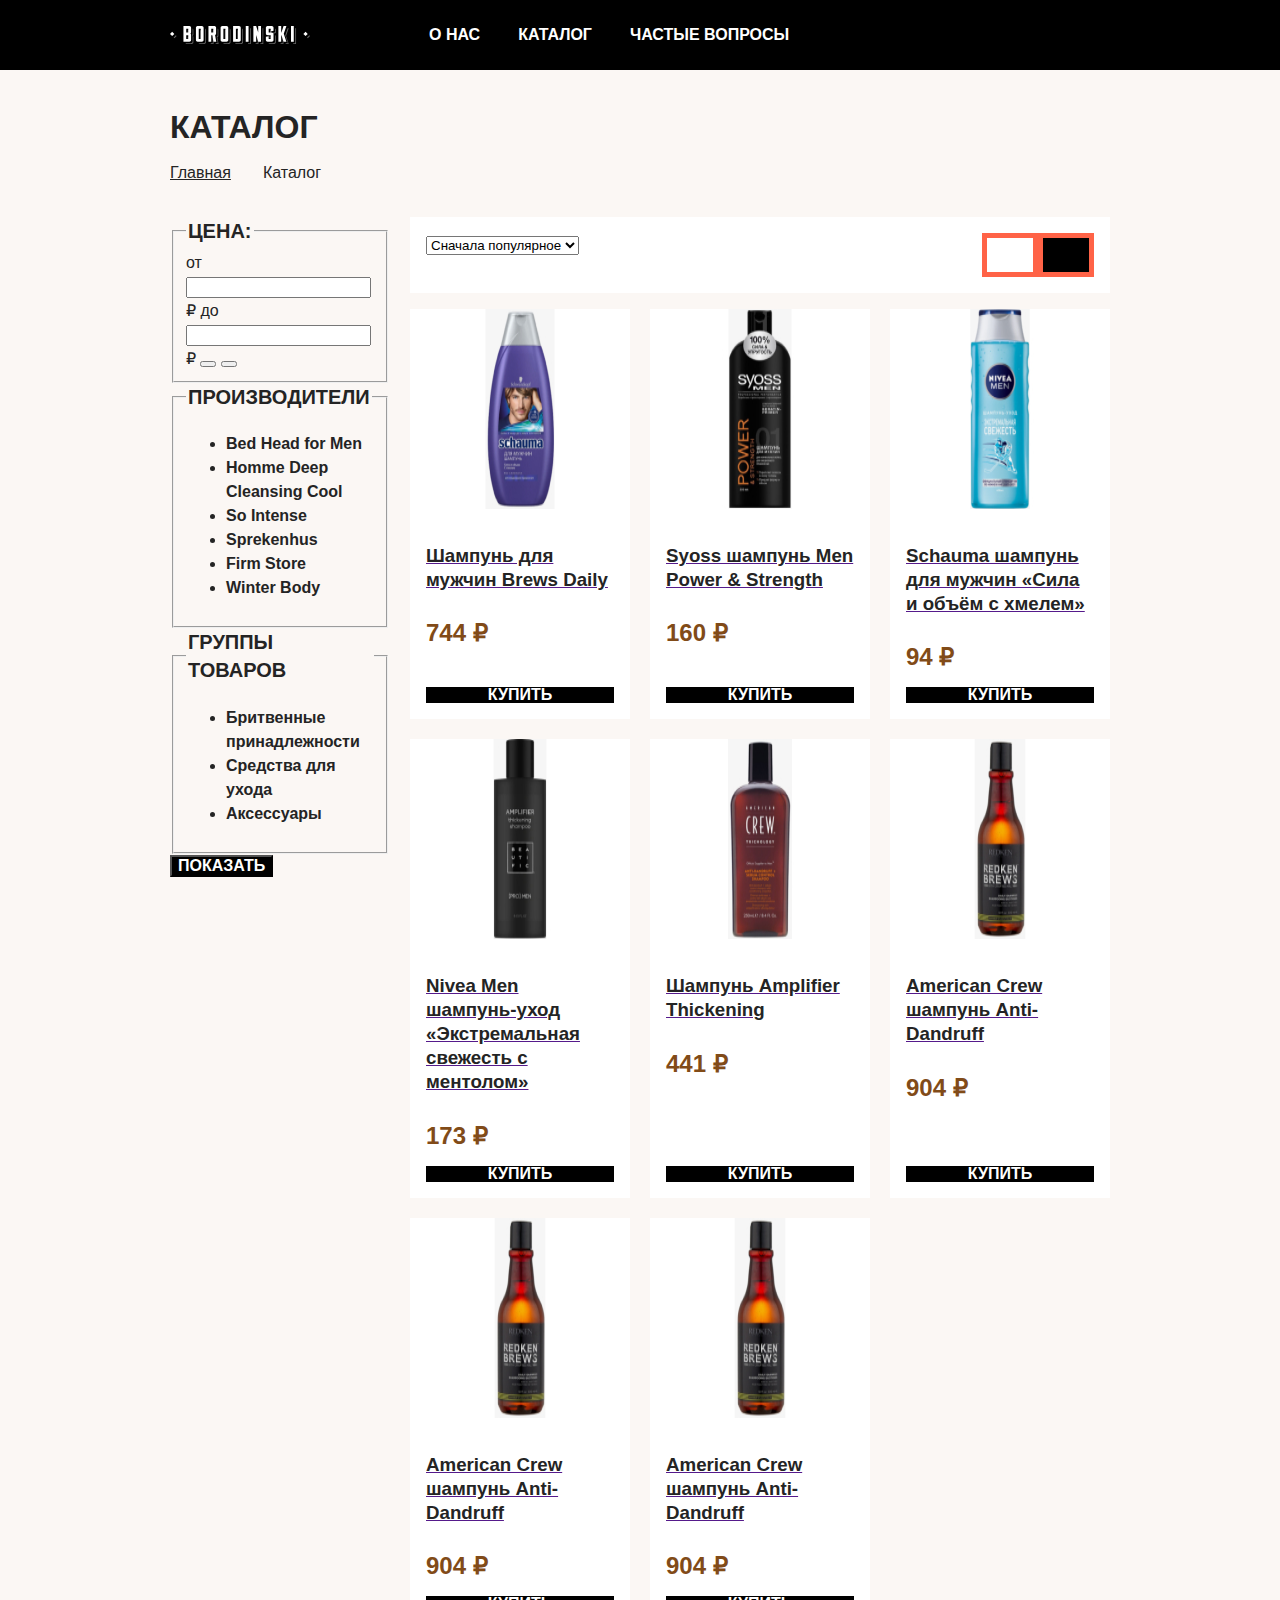
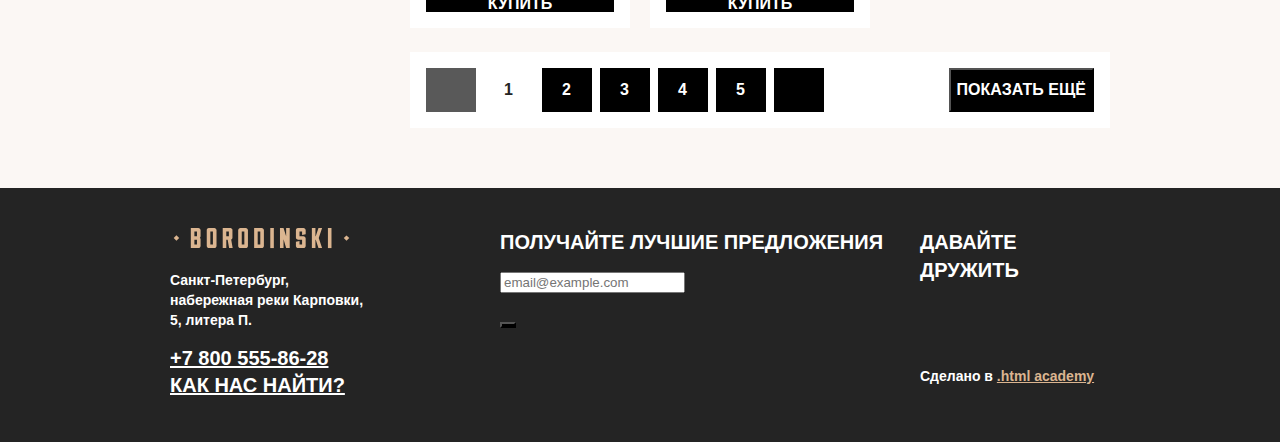
==== commit 674020e9: "6. Мелкие сетки на гридах для подходящих компонентов" ====
--- a/catalog.html
+++ b/catalog.html
@@ -194,59 +194,93 @@
                     <!-- Список товаров -->
                     <ul class="product-list">
                         <li class="product-card">
-                            <a class="product-card-link" href="product.html">
-                                <img class="product-card-image" src="images/catalog/1.jpg" width="220" height="168"
-                                    alt="">
+                            <a class="product-card-image-link" href="product.html">
+                                <img class="product-card-image" src="images/catalog/1.jpg" width="220" height="200"
+                                    alt="">
+                            </a>
+                            <a class="product-card-title-link" href="">
                                 <h3 class="product-card-title">Шампунь для мужчин Brews Daily</h3>
                             </a>
                             <span class="product-card-price">744 ₽</span>
-                            <a class="product-card-button button" href="#">Купить</a>
-                        </li>
-                        <li class="product-card">
-                            <a class="product-card-link" href="#">
-                                <img class="product-card-image" src="images/catalog/2.jpg" width="220" height="168"
-                                    alt="">
-                                <h3 class="product-card-title">Syoss шампунь Men Power &amp; Strength</h3>
+                            <a class="button product-card-button" href="#">Купить</a>
+                        </li>
+                        <li class="product-card">
+                            <a class="product-card-image-link" href="product.html">
+                                <img class="product-card-image" src="images/catalog/2.jpg" width="220" height="200"
+                                    alt="">
+                            </a>
+                            <a class="product-card-title-link" href="">
+                                <h3 class="product-card-title">Syoss шампунь Men Power & Strength</h3>
                             </a>
                             <span class="product-card-price">160 ₽</span>
-                            <a class="product-card-button button" href="#">Купить</a>
-                        </li>
-                        <li class="product-card">
-                            <a class="product-card-link" href="#">
-                                <img class="product-card-image" src="images/catalog/3.jpg" width="220" height="168"
-                                    alt="">
-                                <h3 class="product-card-title">Schauma шампунь для мужчин «Сила и объём с хмелем»</h3>
+                            <a class="button product-card-button" href="#">Купить</a>
+                        </li>
+                        <li class="product-card">
+                            <a class="product-card-image-link" href="product.html">
+                                <img class="product-card-image" src="images/catalog/3.jpg" width="220" height="200"
+                                    alt="">
+                            </a>
+                            <a class="product-card-title-link" href="">
+                                <h3 class="product-card-title">Schauma шампунь для мужчин «Сила и объём с хмелем»</h3>
                             </a>
                             <span class="product-card-price">94 ₽</span>
-                            <a class="product-card-button button" href="#">Купить</a>
-                        </li>
-                        <li class="product-card">
-                            <a class="product-card-link" href="#">
-                                <img class="product-card-image" src="images/catalog/4.jpg" width="220" height="168"
-                                    alt="">
+                            <a class="button product-card-button" href="#">Купить</a>
+                        </li>
+                        <li class="product-card">
+                            <a class="product-card-image-link" href="product.html">
+                                <img class="product-card-image" src="images/catalog/4.jpg" width="220" height="200"
+                                    alt="">
+                            </a>
+                            <a class="product-card-title-link" href="">
                                 <h3 class="product-card-title">Nivea Men шампунь-уход «Экстремальная свежесть с
                                     ментолом»</h3>
                             </a>
                             <span class="product-card-price">173 ₽</span>
-                            <a class="product-card-button button" href="#">Купить</a>
-                        </li>
-                        <li class="product-card">
-                            <a class="product-card-link" href="#">
-                                <img class="product-card-image" src="images/catalog/5.jpg" width="220" height="168"
-                                    alt="">
+                            <a class="button product-card-button" href="#">Купить</a>
+                        </li>
+                        <li class="product-card">
+                            <a class="product-card-image-link" href="product.html">
+                                <img class="product-card-image" src="images/catalog/5.jpg" width="220" height="200"
+                                    alt="">
+                            </a>
+                            <a class="product-card-title-link" href="">
                                 <h3 class="product-card-title">Шампунь Amplifier Thickening</h3>
                             </a>
                             <span class="product-card-price">441 ₽</span>
-                            <a class="product-card-button button" href="#">Купить</a>
-                        </li>
-                        <li class="product-card">
-                            <a class="product-card-link" href="#">
-                                <img class="product-card-image" src="images/catalog/6.jpg" width="220" height="168"
-                                    alt="">
+                            <a class="button product-card-button" href="#">Купить</a>
+                        </li>
+                        <li class="product-card">
+                            <a class="product-card-image-link" href="product.html">
+                                <img class="product-card-image" src="images/catalog/6.jpg" width="220" height="200"
+                                    alt="">
+                            </a>
+                            <a class="product-card-title-link" href="">
                                 <h3 class="product-card-title">American Crew шампунь Anti-Dandruff</h3>
                             </a>
                             <span class="product-card-price">904 ₽</span>
-                            <a class="product-card-button button" href="#">Купить</a>
+                            <a class="button product-card-button" href="#">Купить</a>
+                        </li>
+                        <li class="product-card">
+                            <a class="product-card-image-link" href="product.html">
+                                <img class="product-card-image" src="images/catalog/6.jpg" width="220" height="200"
+                                    alt="">
+                            </a>
+                            <a class="product-card-title-link" href="">
+                                <h3 class="product-card-title">American Crew шампунь Anti-Dandruff</h3>
+                            </a>
+                            <span class="product-card-price">904 ₽</span>
+                            <a class="button product-card-button" href="#">Купить</a>
+                        </li>
+                        <li class="product-card">
+                            <a class="product-card-image-link" href="product.html">
+                                <img class="product-card-image" src="images/catalog/6.jpg" width="220" height="200"
+                                    alt="">
+                            </a>
+                            <a class="product-card-title-link" href="">
+                                <h3 class="product-card-title">American Crew шампунь Anti-Dandruff</h3>
+                            </a>
+                            <span class="product-card-price">904 ₽</span>
+                            <a class="button product-card-button" href="#">Купить</a>
                         </li>
                     </ul>
 
--- a/styles/styles.css
+++ b/styles/styles.css
@@ -111,7 +111,10 @@
 
 .navigation-link {
     display: block;
-    padding: 24px 19px;
+    padding-top: 24px;
+    padding-right: 19px;
+    padding-bottom: 24px;
+    padding-left: 19px;
     font-family: "PT Sans Narrow", sans-serif;
     line-height: 22px;
     font-weight: 700;
@@ -130,7 +133,7 @@
 }
 
 .navigation-user {
-    max-width: 250px;
+    max-width: 210px;
     margin-left: auto;
 }
 
@@ -140,9 +143,9 @@
 }
 
 .main-container {
-    flex-grow: 1;
     padding-top: 64px;
     padding-bottom: 60px;
+    flex-grow: 1;
 }
 
 .main-index {
@@ -217,8 +220,8 @@
 .index-columns {
     display: flex;
     justify-content: space-between;
+    padding: 40px;
     margin-bottom: 32px;
-    padding: 40px;
     color: #242424;
     background-color: #FBF7F4;
     background-image: url("images/bg-noisy.png");
@@ -313,6 +316,31 @@
 
 .appointment {
     width: 430px;
+}
+
+.appointment-form {
+    display: grid;
+    grid-template-columns: 114px 74px 208px;
+    gap: 20px;
+}
+
+.field-group {
+    display: flex;
+    flex-direction: column;
+    margin: 0;
+}
+
+.appointment-form .info {
+    display: none;
+}
+
+.appointment-form-name {
+    grid-column: 1 / -1;
+}
+
+.appointment-submit {
+    grid-column: 1 / -1;
+    justify-self: start;
 }
 
 /* Title */
@@ -413,6 +441,10 @@
     text-transform: uppercase;
 }
 
+.newsletter {
+    /* newsletter */
+}
+
 .footer-social {
     margin-left: auto;
     max-width: 190px;
@@ -437,6 +469,10 @@
     margin-right: 0;
 }
 
+.inner-header {
+    margin-bottom: 32px;
+}
+
 .inner-header-title {
     margin-top: 0;
     margin-bottom: 16px;
@@ -458,8 +494,8 @@
 /* Link */
 
 .breadcrumbs-link {
+    color: inherit;
     margin-right: 32px;
-    color: inherit;
 }
 
 .catalog-products {
@@ -506,18 +542,34 @@
 .sorting-container .button {
     width: 56px;
     height: 44px;
+    outline: 5px solid tomato;
+    outline-offset: -5px;
 }
 
 .product-list {
+    display: grid;
+    grid-template-columns: repeat(3, 220px);
     list-style-type: none;
     margin: 0;
-    padding: 0;
+    margin-bottom: 24px;
+    padding: 0;
+    gap: 20px;
 }
 
 /* Item */
 
 .product-card {
     background-color: #FFFFFF;
+    display: grid;
+    grid-template-rows: 200px min-content auto min-content 16px;
+    grid-template-columns: 16px 188px 16px;
+}
+
+/* Image */
+
+.product-card-image-link {
+    grid-column: 1 / -1;
+    background-color: #f6f6f6;
 }
 
 /* Link */
@@ -526,7 +578,16 @@
     text-decoration: none;
 }
 
+.product-card-title-link, .product-card-price, .product-card-button {
+    grid-column: 2 / 3;
+}
+
 /* Title */
+
+.product-card-title-link {
+    margin-top: 16px;
+    margin-bottom: 8px;
+}
 
 .product-card-title {
     font-weight: 700;
@@ -541,9 +602,10 @@
     font-weight: 700;
     color: #814B18;
     text-transform: uppercase;
-}
-
-/* Pagination */
+    margin-bottom: 16px;
+}
+
+/* Pagination container */
 
 .pagination-container {
     display: flex;
@@ -551,6 +613,8 @@
     background-color: #FFFFFF;
 }
 
+/* Pagination */
+
 .pagination {
     display: flex;
     margin: 0;
@@ -564,23 +628,32 @@
     margin-right: 8px;
 }
 
+/* Link */
+
 .pagination-link {
-    display: block;
-    box-sizing: border-box;
+    background-color: #000000;
+    color: #FFFFFF;
     width: 50px;
     height: 44px;
+    display: block;
+    text-decoration: none;
     padding: 14px 20px;
+    box-sizing: border-box;
     line-height: 16px;
     font-weight: 700;
-    color: #FFFFFF;
-    background-color: #000000;
-    text-decoration: none;
-}
-
-/* Without background */
-
-.pagination-clear {
-    background-color: transparent;
+}
+
+.pagination-current {
+    background-color: #FFFFFF;
+    color: #242424;
+}
+
+.pagination-prev, .pagination-next {
+    position: relative;
+}
+
+.pagination-disabled {
+    background-color: #595959;
 }
 
 /* Show more */
@@ -589,11 +662,10 @@
     margin-left: auto;
 }
 
-.pagination-current {
-    color: #242424;
-    background-color: #FFFFFF;
-}
-
-.pagination-disabled {
-    background-color: #595959;
+/* Without background */
+
+.pagination-clear {
+    margin-top: 24px;
+    padding: 0;
+    background-color: transparent;
 }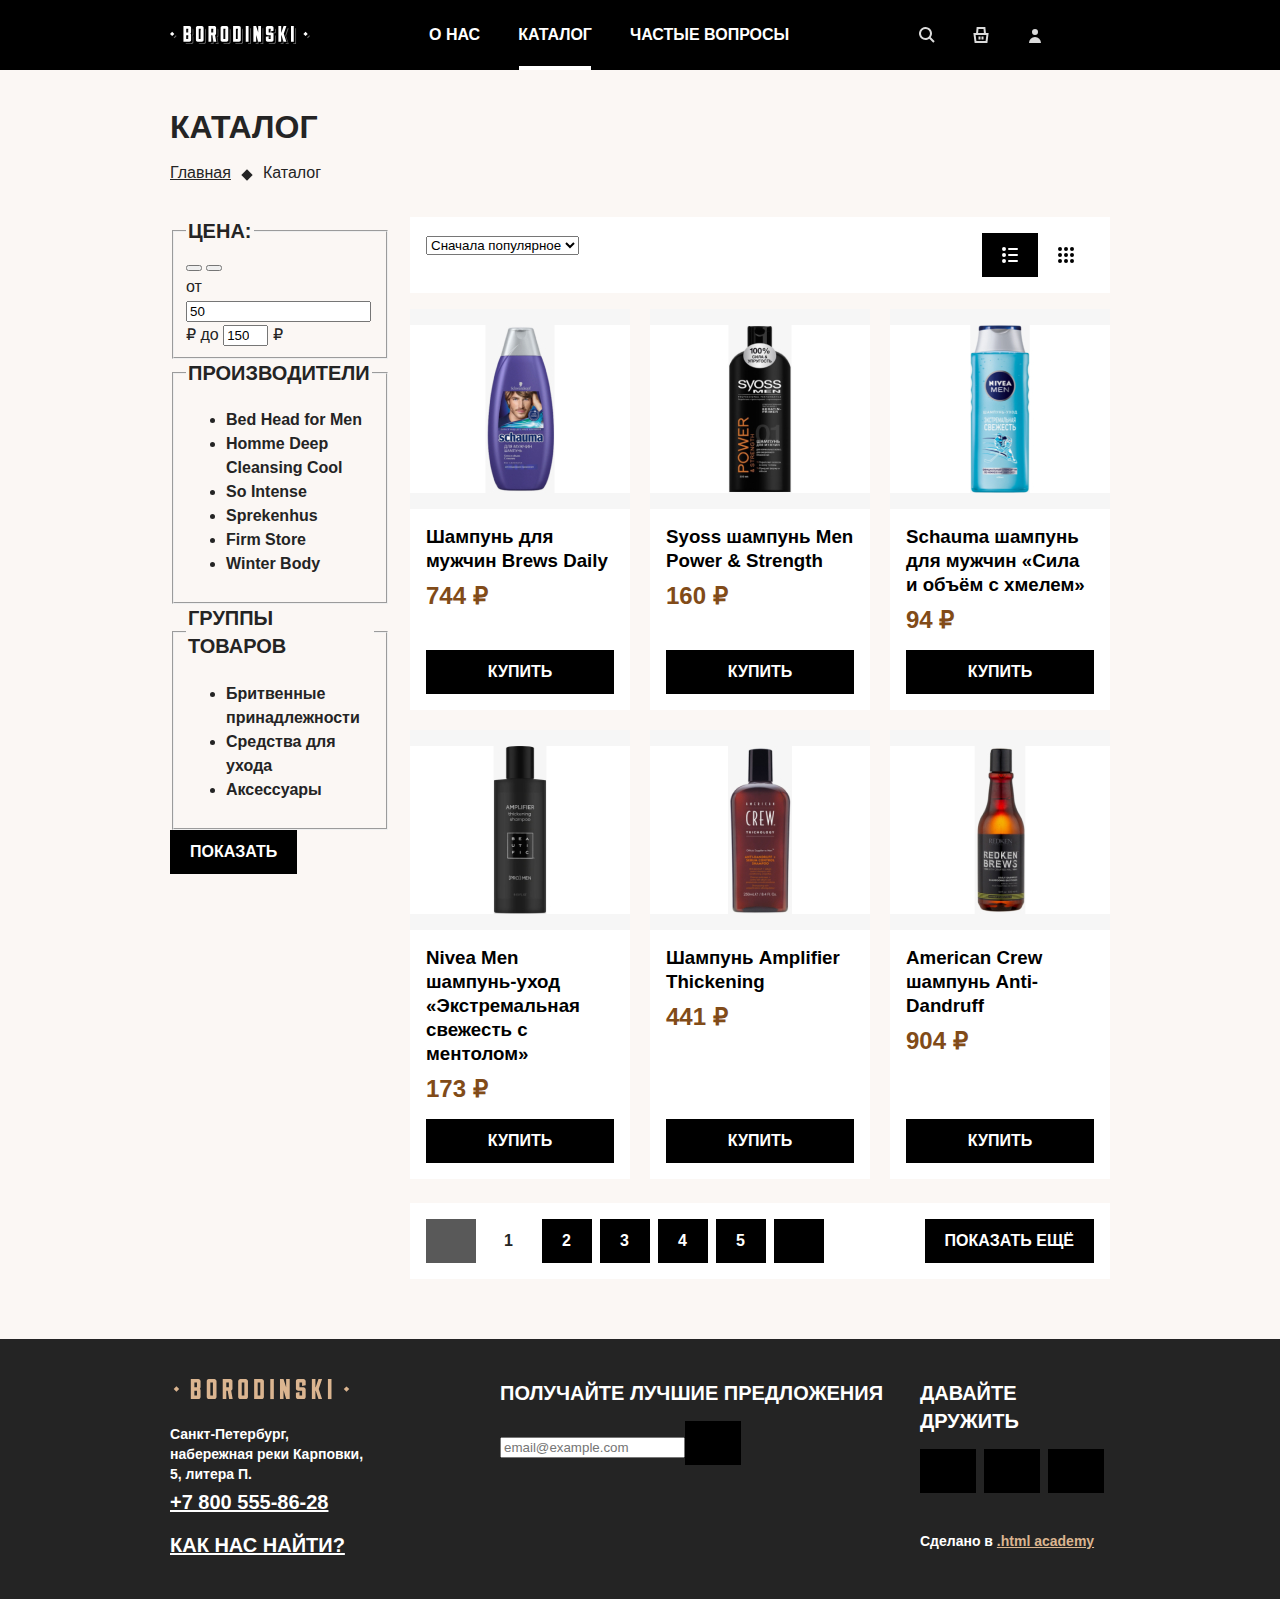
==== commit 4d662b03: "7. Декоративные элементы на главной странице" ====
--- a/catalog.html
+++ b/catalog.html
@@ -5,8 +5,6 @@
     <meta charset="utf-8">
     <title>Каталог</title>
     <link rel="stylesheet" href="styles/styles.css">
-    <link rel="stylesheet" href="styles/outline.css">
-    <link rel="stylesheet" href="styles/outline-settings.css">
 </head>
 
 <body>
@@ -22,7 +20,7 @@
                     <a class="navigation-link" href="about.html">О нас</a>
                 </li>
                 <li class="navigation-item">
-                    <a class="navigation-link navigation-link-active" href="catalog.html">Каталог</a>
+                    <a class="navigation-link navigation-link-current" href="catalog.html">Каталог</a>
                 </li>
                 <li class="navigation-item">
                     <a class="navigation-link" href="faq.html">Частые вопросы</a>
@@ -31,16 +29,31 @@
             <ul class="navigation-list navigation-user">
                 <li class="navigation-item">
                     <a class="navigation-link" href="#">
+                        <svg class="navigation-icon" aria-hidden="true" focusable="false" width="16" height="16"
+                            xmlns="http://www.w3.org/2000/svg">
+                            <path fill-rule="evenodd" clip-rule="evenodd"
+                                d="M11 6.5a4.5 4.5 0 11-9 0 4.5 4.5 0 019 0zm-.665 5.249a6.5 6.5 0 111.414-1.414l3.958 3.958-1.414 1.414-3.958-3.958z" />
+                        </svg>
                         <span class="visually-hidden">Поиск</span>
                     </a>
                 </li>
                 <li class="navigation-item">
                     <a class="navigation-link" href="#">
+                        <svg class="navigation-icon" aria-hidden="true" focusable="false" width="16" height="16"
+                            xmlns="http://www.w3.org/2000/svg">
+                            <path fill-rule="evenodd" clip-rule="evenodd"
+                                d="M3.09 6L3.577.905 3.662 0h8.676l.086.905L12.909 6h2.724l-.14 1.124-1 8-.11.876H1.617l-.11-.876-1-8L.368 6H3.09zM5.1 6h5.8l-.38-4H5.48L5.1 6zm-1.717 8l-.75-6h10.734l-.75 6H3.383zM8.5 9.5v3h2v-3h-2zm-3 3v-3h2v3h-2z" />
+                        </svg>
                         <span class="visually-hidden">Корзина</span>
                     </a>
                 </li>
                 <li class="navigation-item">
                     <a class="navigation-link" href="#">
+                        <svg class="navigation-icon" aria-hidden="true" focusable="false" width="16" height="16"
+                            xmlns="http://www.w3.org/2000/svg">
+                            <path fill-rule="evenodd" clip-rule="evenodd"
+                                d="M8 8a3 3 0 100-6 3 3 0 000 6zm0 2a6 6 0 00-6 6h12a6 6 0 00-6-6z"></path>
+                        </svg>
                         <span class="visually-hidden">Профиль</span>
                     </a>
                 </li>
@@ -72,20 +85,28 @@
                     <fieldset class="catalog-filter-group">
                         <legend class="catalog-filter-title">Цена:</legend>
 
-                        <label class="catalog-filter-label">
-                            от <input class="catalog-filter-input" type="number" name="min-price"> ₽
-                        </label>
-
-                        <label class="catalog-filter-label">
-                            до <input class="catalog-filter-input" type="number" name="max-price"> ₽
-                        </label>
-
-                        <button class="range-toggle toggle-min">
-                            <span class="visually-hidden">Изменить минимальную цену.</span>
-                        </button>
-                        <button class="range-toggle toggle-max">
-                            <span class="visually-hidden">Изменить максимальную цену.</span>
-                        </button>
+                        <div class="range">
+                            <div class="range-scale">
+                                <div class="range-bar" style="left: 42px; width: 136px">
+                                    <button class="range-toggle toggle-min">
+                                        <span class="visually-hidden">Изменить минимальную цену.</span>
+                                    </button>
+                                    <button class="range-toggle toggle-max">
+                                        <span class="visually-hidden">Изменить максимальную цену.</span>
+                                    </button>
+                                </div>
+                            </div>
+
+                            <div class="range-wrapper-inputs">
+                                <label class="catalog-filter-label">
+                                    от <input class="range-input" type="number" value="50" name="min-price"> ₽
+                                </label>
+                                <label class="catalog-filter-label">
+                                    до <input class="range-input" type="number" value="1500" name="max-price"
+                                        style="width: 37px"> ₽
+                                </label>
+                            </div>
+                        </div>
                     </fieldset>
 
                     <fieldset class="catalog-filter-group">
@@ -174,20 +195,34 @@
                     <!-- Сортировка -->
                     <div class="sorting-container">
                         <form class="sorting-type">
-                            <label class="visually-hidden" for="sorting">Сортировка</label>
-                            <select class="select-control" id="sorting" name="sorting">
-                                <option value="popular">Сначала популярное</option>
-                                <option value="cheap">Сначала дешёвое</option>
-                                <option value="expensive">Сначала дорогое</option>
-                            </select>
+                            <div class="select">
+                                <label class="visually-hidden" for="sorting">Сортировка</label>
+                                <select class="select-control" id="sorting">
+                                    <option value="popular">Сначала популярное</option>
+                                    <option value="cheap">Сначала дешёвое</option>
+                                    <option value="expensive">Сначала дорогое</option>
+                                </select>
+                            </div>
                             <button class="visually-hidden" type="submit">Отсортировать продукты</button>
                         </form>
 
-                        <a href="#" class="button button-light">
+                        <a href="#" class="card-grid-toggle" type="button">
+                            <svg width="16" height="16" aria-hidden="true" focusable="false"
+                                xmlns="http://www.w3.org/2000/svg" viewBox="0 0 16 16">
+                                <path
+                                    d="M2 0a2 2 0 100 4 2 2 0 000-4zm0 6a2 2 0 100 4 2 2 0 000-4zm-2 8a2 2 0 114 0 2 2 0 01-4 0zM7 1a1 1 0 000 2h8a1 1 0 100-2H7zM6 8a1 1 0 011-1h8a1 1 0 110 2H7a1 1 0 01-1-1zm1 5a1 1 0 100 2h8a1 1 0 100-2H7z" />
+                            </svg>
                             <span class="visually-hidden">Показать список</span>
-                        </a>
-                        <a href="#" class="button">
+
+                        </a>
+                        <a href="#" class="card-grid-toggle card-grid-toggle-current" type="button">
+                            <svg width="16" height="16" viewbox="0 0 16 16" fill="none"
+                                xmlns="http://www.w3.org/2000/svg">
+                                <path fill-rule="evenodd" clip-rule="evenodd"
+                                    d="M0 2a2 2 0 1 1 4 0 2 2 0 0 1-4 0Zm6 0a2 2 0 1 1 4 0 2 2 0 0 1-4 0Zm10 0a2 2 0 1 0-4 0 2 2 0 0 0 4 0ZM0 8a2 2 0 1 1 4 0 2 2 0 0 1-4 0Zm10 0a2 2 0 1 0-4 0 2 2 0 0 0 4 0Zm2 0a2 2 0 1 1 4 0 2 2 0 0 1-4 0Zm-8 6a2 2 0 1 0-4 0 2 2 0 0 0 4 0Zm2 0a2 2 0 1 1 4 0 2 2 0 0 1-4 0Zm10 0a2 2 0 1 0-4 0 2 2 0 0 0 4 0Z" />
+                            </svg>
                             <span class="visually-hidden">Показать карточки</span>
+
                         </a>
                     </div>
 
@@ -247,28 +282,6 @@
                                 <h3 class="product-card-title">Шампунь Amplifier Thickening</h3>
                             </a>
                             <span class="product-card-price">441 ₽</span>
-                            <a class="button product-card-button" href="#">Купить</a>
-                        </li>
-                        <li class="product-card">
-                            <a class="product-card-image-link" href="product.html">
-                                <img class="product-card-image" src="images/catalog/6.jpg" width="220" height="200"
-                                    alt="">
-                            </a>
-                            <a class="product-card-title-link" href="">
-                                <h3 class="product-card-title">American Crew шампунь Anti-Dandruff</h3>
-                            </a>
-                            <span class="product-card-price">904 ₽</span>
-                            <a class="button product-card-button" href="#">Купить</a>
-                        </li>
-                        <li class="product-card">
-                            <a class="product-card-image-link" href="product.html">
-                                <img class="product-card-image" src="images/catalog/6.jpg" width="220" height="200"
-                                    alt="">
-                            </a>
-                            <a class="product-card-title-link" href="">
-                                <h3 class="product-card-title">American Crew шампунь Anti-Dandruff</h3>
-                            </a>
-                            <span class="product-card-price">904 ₽</span>
                             <a class="button product-card-button" href="#">Купить</a>
                         </li>
                         <li class="product-card">
@@ -326,7 +339,7 @@
                 <img class="footer-contacts-logo" src="images/logo-footer.svg" width="183" height="21"
                     alt="Логотип Барбершоп «Бородинский»">
                 <address class="footer-contacts-address">
-                    <p class="about-text">Санкт-Петербург, набережная реки Карповки, 5, литера П.</p>
+                    <p class="footer-about-text">Санкт-Петербург, набережная реки Карповки, 5, литера П.</p>
                     <a class="footer-contacts-address-phone" href="tel:+78005558628">+7 800 555-86-28</a>
                 </address>
                 <a class="footer-contacts-map-link" href="#">Как нас найти?</a>
@@ -348,24 +361,22 @@
                 <h2 class="page-footer-title">Давайте дружить</h2>
                 <ul class="footer-social-list">
                     <li class="footer-social-item">
-                        <a class="button" href="#">
+                        <a class="footer-social-link footer-social-tw" href="#">
                             <span class="visually-hidden">Твиттер</span>
                         </a>
                     </li>
                     <li class="footer-social-item">
-                        <a class="button" href="#">
+                        <a class="footer-social-link footer-social-vk" href="#">
                             <span class="visually-hidden">ВКонтакте</span>
                         </a>
                     </li>
                     <li class="footer-social-item">
-                        <a class="button" href="#">
+                        <a class="footer-social-link footer-social-instagram" href="#">
                             <span class="visually-hidden">Инстаграм</span>
                         </a>
                     </li>
                 </ul>
-                <p>
-                    Сделано в <a class="htmlacademy-link" href="https://htmlacademy.ru/">.html academy</a>
-                </p>
+                <p>Сделано в <a class="htmlacademy-link" href="https://htmlacademy.ru/">.html academy</a></p>
             </section>
         </div>
     </footer>
--- a/styles/styles.css
+++ b/styles/styles.css
@@ -69,6 +69,9 @@
 /* Button */
 
 .button {
+    display: inline-block;
+    box-sizing: border-box;
+    padding: 14px 20px;
     font-family: inherit;
     font-size: 16px;
     line-height: 16px;
@@ -76,17 +79,60 @@
     text-align: center;
     color: #FFFFFF;
     background-color: #000000;
+    border: none;
     text-decoration: none;
     text-transform: uppercase;
+    cursor: pointer;
+}
+
+.button:hover, .footer-social-link:hover {
+    background-color: #814B18;
+}
+
+.button:focus, .footer-social-link:focus {
+    outline: 2px solid #DBB590;
+    background-color: #4E2E0E;
+}
+
+.button:disabled {
+    color: #E7E7E7;
+    background-color: #595959;
+}
+
+.button:disabled:hover {
+    background-color: #595959;
+    outline: none;
+    cursor: default;
+}
+
+.button+.button {
+    margin-left: 16px;
+}
+
+.button-all {
+    padding-right: 44px;
+    background-image: url("images/arrow-right.svg");
+    background-repeat: no-repeat;
+    background-size: 16px 16px;
+    background-position: center right 20px;
 }
 
 /* Light */
 
-.button-light, .button-current {
+.button-feedback {
     color: #242424;
     background-color: #FFFFFF;
 }
 
+.button-feedback:hover {
+    background-color: #DBB590;
+}
+
+.button-feedback:focus {
+    outline: 2px solid #AF7842;
+    background-color: #DBB590;
+}
+
 /* Pages */
 
 .page-header {
@@ -110,11 +156,9 @@
 }
 
 .navigation-link {
+    position: relative;
     display: block;
-    padding-top: 24px;
-    padding-right: 19px;
-    padding-bottom: 24px;
-    padding-left: 19px;
+    padding: 24px 19px;
     font-family: "PT Sans Narrow", sans-serif;
     line-height: 22px;
     font-weight: 700;
@@ -123,6 +167,43 @@
     background-color: #000000;
     text-decoration: none;
     text-transform: uppercase;
+}
+
+.navigation-link:hover {
+    background-color: #595959;
+}
+
+.navigation-link:focus {
+    box-shadow: inset 0 0 0 4px #E7E7E7;
+    outline: none;
+}
+
+.navigation-link-current::before {
+    position: absolute;
+    right: 20px;
+    bottom: 0;
+    left: 20px;
+    height: 4px;
+    background-color: #FFFFFF;
+    content: "";
+}
+
+.navigation-icon {
+    position: absolute;
+    top: 0;
+    right: 0;
+    bottom: 0;
+    left: 0;
+    margin: auto;
+    fill: #DBDBDB;
+}
+
+.navigation-link:hover .navigation-icon {
+    fill: #242424;
+}
+
+.navigation-link:focus .navigation-icon {
+    fill: #DBDBDB;
 }
 
 .navigation-logo {
@@ -137,15 +218,25 @@
     margin-left: auto;
 }
 
+.navigation-link-login {
+    padding-left: 44px;
+}
+
+.navigation-link-login .navigation-icon {
+    right: auto;
+    left: 20px;
+    margin: auto 0;
+}
+
 .navigation-user .navigation-link {
     min-width: 16px;
     min-height: 22px;
 }
 
 .main-container {
+    flex-grow: 1;
     padding-top: 64px;
     padding-bottom: 60px;
-    flex-grow: 1;
 }
 
 .main-index {
@@ -201,6 +292,7 @@
 /* Title */
 
 .advantages-title {
+    position: relative;
     margin-top: 0;
     margin-bottom: 56px;
     font-family: "PT Sans Narrow", sans-serif;
@@ -209,6 +301,18 @@
     text-transform: uppercase;
 }
 
+.advantages-title::before {
+    position: absolute;
+    bottom: -40px;
+    left: 50%;
+    width: 18px;
+    height: 18px;
+    margin-left: -9px;
+    background-color: #FFFFFF;
+    content: "";
+    transform: rotate(45deg);
+}
+
 /* Description */
 
 .advantages-description {
@@ -220,11 +324,29 @@
 .index-columns {
     display: flex;
     justify-content: space-between;
+    margin-bottom: 32px;
     padding: 40px;
-    margin-bottom: 32px;
     color: #242424;
     background-color: #FBF7F4;
     background-image: url("images/bg-noisy.png");
+    position: relative;
+}
+
+.index-columns::after {
+    content: '';
+    position: absolute;
+    top: 40px;
+    bottom: 40px;
+    width: 0;
+    border-right: 1px dashed #595959;
+}
+
+.index-columns:first-of-type::after {
+    left: 470px;
+}
+
+.index-columns:last-of-type::after {
+    left: 430px;
 }
 
 .index-columns:last-child {
@@ -243,6 +365,7 @@
 .services-title {
     margin-top: 0;
     margin-bottom: 28px;
+    font-family: "PT Sans Narrow", sans-serif;
     font-size: 32px;
     line-height: 35px;
     font-weight: 700;
@@ -251,12 +374,33 @@
 /* Price */
 
 .services-list {
+    margin: 0;
+    margin-bottom: 30px;
+    padding: 0;
     font-size: 20px;
     line-height: 28px;
     font-weight: 700;
+    list-style-type: none;
+}
+
+.services-item {
+    display: flex;
+    align-items: baseline;
+    justify-content: space-between;
+    margin-bottom: 22px;
+}
+
+.services-item::before {
+    flex-grow: 1;
+    order: 2;
+    margin-right: 16px;
+    margin-left: 16px;
+    border-bottom: 2px dotted rgba(89, 89, 89, 0.5);
+    content: "";
 }
 
 .services-price {
+    order: 3;
     color: #AF7842;
 }
 
@@ -269,6 +413,7 @@
 .gallery-title {
     margin-top: 0;
     margin-bottom: 28px;
+    font-family: "PT Sans Narrow", sans-serif;
     font-size: 32px;
     line-height: 35px;
     font-weight: 700;
@@ -285,6 +430,7 @@
 .contacts-title {
     margin-top: 0;
     margin-bottom: 28px;
+    font-family: "PT Sans Narrow", sans-serif;
     font-size: 32px;
     line-height: 35px;
     font-weight: 700;
@@ -298,10 +444,16 @@
 /* Subtitle */
 
 .contacts-subtitle {
+    margin-top: 22px;
+    margin-bottom: 8px;
     font-size: 20px;
     line-height: 28px;
     text-transform: uppercase;
     color: #AF7842;
+}
+
+.contacts-address-text {
+    margin: 8px 0;
 }
 
 /* Phone */
@@ -314,6 +466,17 @@
     color: #242424;
 }
 
+.contacts-schedule {
+    margin: 8px 0;
+    padding: 0;
+    list-style-type: none;
+}
+
+.contacts-navigation {
+    margin-top: 21px;
+    margin-bottom: 0;
+}
+
 .appointment {
     width: 430px;
 }
@@ -321,17 +484,15 @@
 .appointment-form {
     display: grid;
     grid-template-columns: 114px 74px 208px;
-    gap: 20px;
+    grid-gap: 15px;
 }
 
 .field-group {
     display: flex;
     flex-direction: column;
-    margin: 0;
-}
-
-.appointment-form .info {
-    display: none;
+    outline: 5px solid #008b8b;
+    outline-offset: -5px;
+    margin: 0;
 }
 
 .appointment-form-name {
@@ -348,6 +509,7 @@
 .appointment-title {
     margin-top: 0;
     margin-bottom: 28px;
+    font-family: "PT Sans Narrow", sans-serif;
     font-size: 32px;
     line-height: 35px;
     font-weight: 700;
@@ -411,7 +573,18 @@
     margin-right: 130px;
 }
 
+.footer-contacts-logo {
+    display: block;
+    margin-bottom: 24px;
+}
+
+.footer-about-text {
+    margin-top: 0;
+    margin-bottom: 4px;
+}
+
 .footer-contacts-address {
+    margin-bottom: 16px;
     font-style: normal;
 }
 
@@ -441,8 +614,17 @@
     text-transform: uppercase;
 }
 
-.newsletter {
-    /* newsletter */
+.newsletter-form {
+    display: flex;
+}
+
+.newsletter-button {
+    width: 56px;
+    height: 44px;
+    background-image: url("images/arrow-tail-right.svg");
+    background-repeat: no-repeat;
+    background-position: center;
+    background-size: 16px 16px;
 }
 
 .footer-social {
@@ -450,10 +632,15 @@
     max-width: 190px;
 }
 
+.footer-social p {
+    margin: 0;
+}
+
 .footer-social-list {
     display: flex;
     flex-wrap: wrap;
     margin: 0;
+    margin-bottom: 28px;
     padding: 0;
     list-style-type: none;
 }
@@ -469,6 +656,27 @@
     margin-right: 0;
 }
 
+.footer-social-link {
+    display: block;
+    height: 44px;
+    background-color: #000000;
+    background-repeat: no-repeat;
+    background-position: center;
+    background-size: 16px 16px;
+}
+
+.footer-social-tw {
+    background-image: url("images/social-tw.svg");
+}
+
+.footer-social-vk {
+    background-image: url("images/social-vk.svg");
+}
+
+.footer-social-instagram {
+    background-image: url("images/social-instagram.svg");
+}
+
 .inner-header {
     margin-bottom: 32px;
 }
@@ -495,7 +703,27 @@
 
 .breadcrumbs-link {
     color: inherit;
+}
+
+.breadcrumbs-item {
+    position: relative;
     margin-right: 32px;
+    list-style-type: none;
+}
+
+.breadcrumbs-item::after {
+    position: absolute;
+    top: 10px;
+    right: -20px;
+    width: 8px;
+    height: 8px;
+    background-color: #242424;
+    content: "";
+    transform: rotate(45deg);
+}
+
+.breadcrumbs-item:last-child::after {
+    content: none;
 }
 
 .catalog-products {
@@ -539,43 +767,79 @@
     margin-right: auto;
 }
 
-.sorting-container .button {
+.card-grid-toggle {
+    display: flex;
+    align-items: center;
+    justify-content: center;
     width: 56px;
     height: 44px;
-    outline: 5px solid tomato;
-    outline-offset: -5px;
-}
+    background-color: #000000;
+}
+
+.card-grid-toggle:hover {
+    background-color: #814B18;
+}
+
+.card-grid-toggle:focus {
+    outline: 2px solid #DBB590;
+    background-color: #4E2E0E;
+}
+
+.card-grid-toggle svg {
+    fill: #FFFFFF;
+}
+
+.card-grid-toggle:hover svg, .card-grid-toggle:focus svg {
+    fill: #FFFFFF;
+}
+
+.card-grid-toggle-current {
+    background-color: #FFFFFF;
+}
+
+.card-grid-toggle-current svg {
+    fill: #000000;
+}
+
+/* LIST */
 
 .product-list {
     display: grid;
-    grid-template-columns: repeat(3, 220px);
-    list-style-type: none;
+    grid-template-columns: repeat(3, 1fr);
     margin: 0;
     margin-bottom: 24px;
     padding: 0;
     gap: 20px;
-}
-
-/* Item */
+    list-style-type: none;
+}
+
+/* Card */
 
 .product-card {
-    background-color: #FFFFFF;
     display: grid;
     grid-template-rows: 200px min-content auto min-content 16px;
     grid-template-columns: 16px 188px 16px;
+    background-color: #FFFFFF;
 }
 
 /* Image */
 
 .product-card-image-link {
     grid-column: 1 / -1;
-    background-color: #f6f6f6;
-}
-
-/* Link */
-
-.product-card-link {
+    background-color: #F6F6F6;
+}
+
+.product-card-image {
+    object-fit: contain;
+    max-width: 100%;
+}
+
+/* Title */
+
+.product-card-title-link {
     text-decoration: none;
+    margin-top: 16px;
+    margin-bottom: 8px;
 }
 
 .product-card-title-link, .product-card-price, .product-card-button {
@@ -584,25 +848,21 @@
 
 /* Title */
 
-.product-card-title-link {
-    margin-top: 16px;
-    margin-bottom: 8px;
-}
-
 .product-card-title {
-    font-weight: 700;
-    color: #242424;
+    margin: 0;
+    font-weight: 700;
+    color: #000000;
 }
 
 /* Price */
 
 .product-card-price {
+    margin-bottom: 16px;
     font-size: 24px;
     line-height: 29px;
     font-weight: 700;
     color: #814B18;
     text-transform: uppercase;
-    margin-bottom: 16px;
 }
 
 /* Pagination container */
@@ -631,25 +891,48 @@
 /* Link */
 
 .pagination-link {
-    background-color: #000000;
-    color: #FFFFFF;
+    display: block;
+    box-sizing: border-box;
     width: 50px;
     height: 44px;
-    display: block;
+    padding: 14px 20px;
+    line-height: 16px;
+    font-weight: 700;
+    color: #FFFFFF;
+    background-color: #000000;
     text-decoration: none;
-    padding: 14px 20px;
-    box-sizing: border-box;
-    line-height: 16px;
-    font-weight: 700;
+}
+
+.pagination-link:hover {
+    background-color: #814B18;
+}
+
+.pagination-link:focus {
+    outline: 2px solid #DBB590;
+    background-color: #4E2E0E;
 }
 
 .pagination-current {
+    color: #242424;
     background-color: #FFFFFF;
-    color: #242424;
 }
 
 .pagination-prev, .pagination-next {
     position: relative;
+}
+
+.pagination-prev {
+    background-image: url("images/arrow-left.svg");
+    background-position: center;
+    background-size: 16px 16px;
+    background-repeat: no-repeat;
+}
+
+.pagination-next {
+    background-image: url("images/arrow-right.svg");
+    background-position: center;
+    background-size: 16px 16px;
+    background-repeat: no-repeat;
 }
 
 .pagination-disabled {
